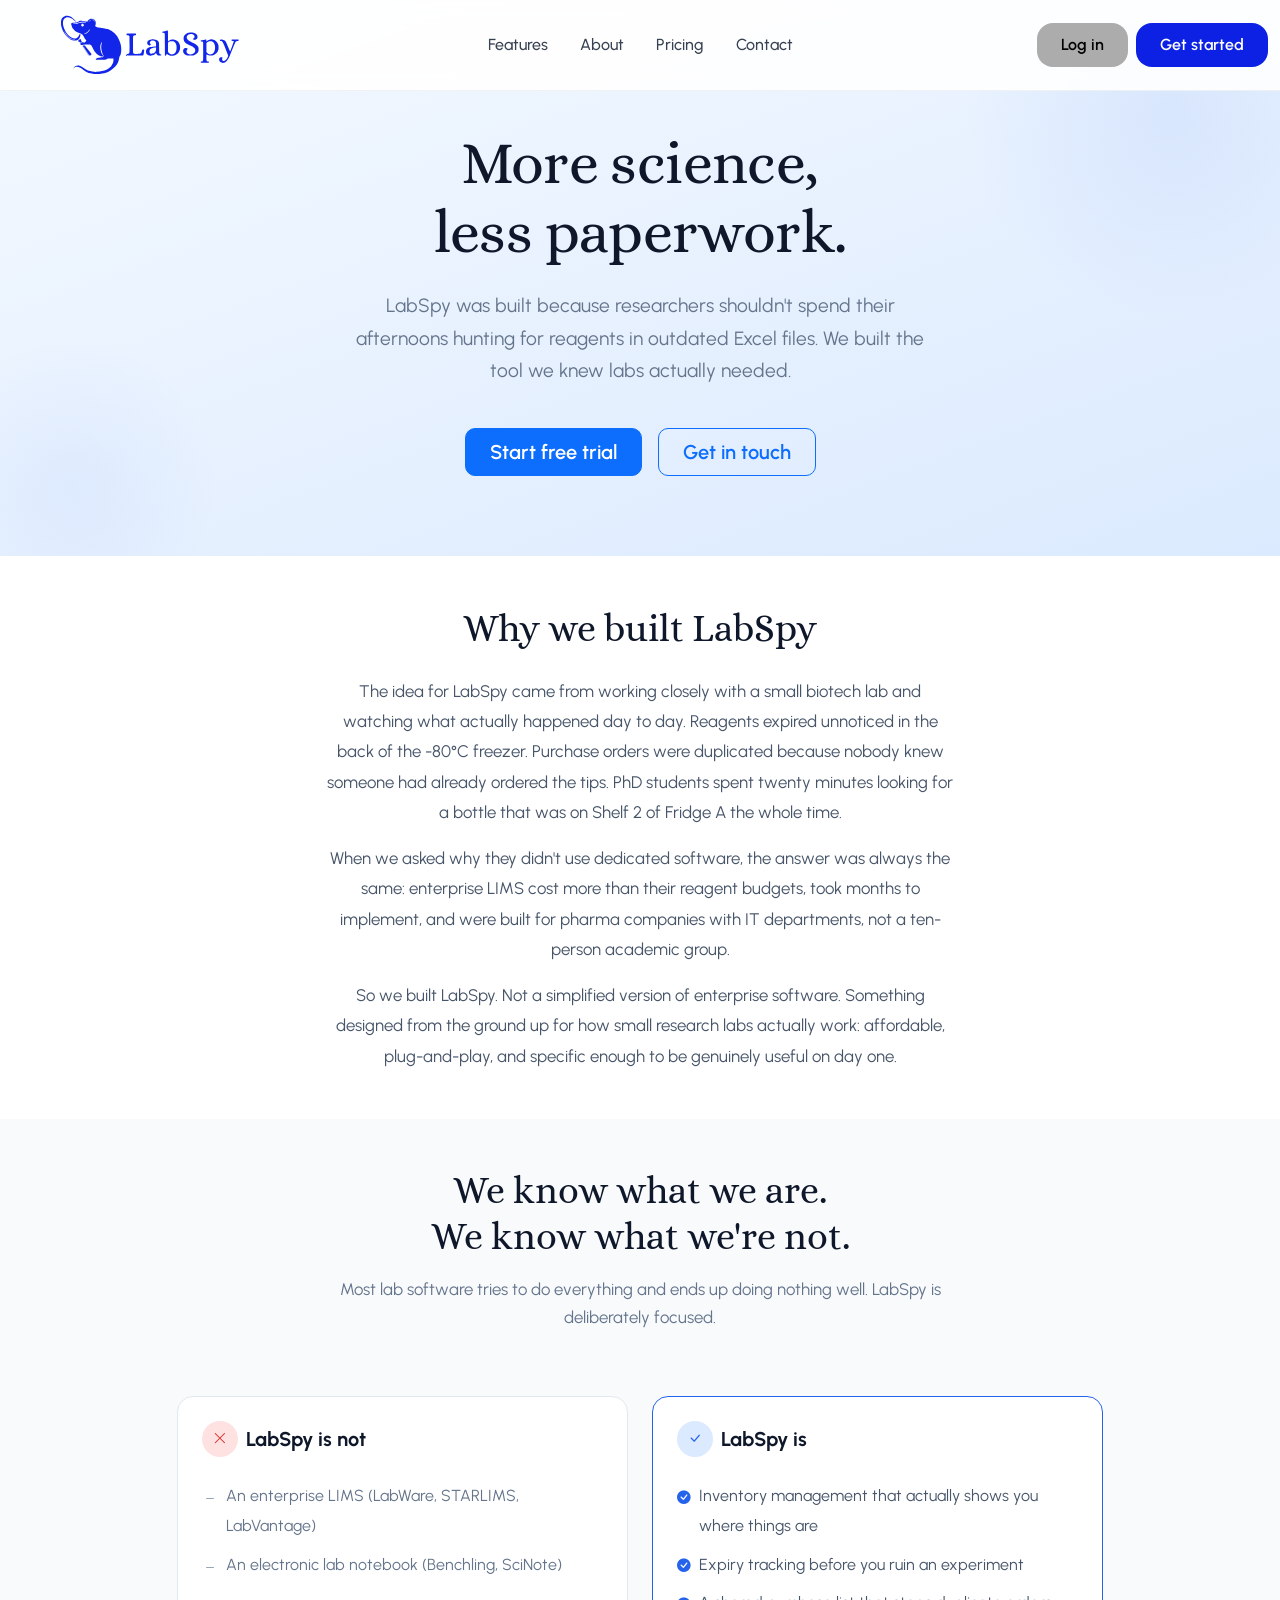
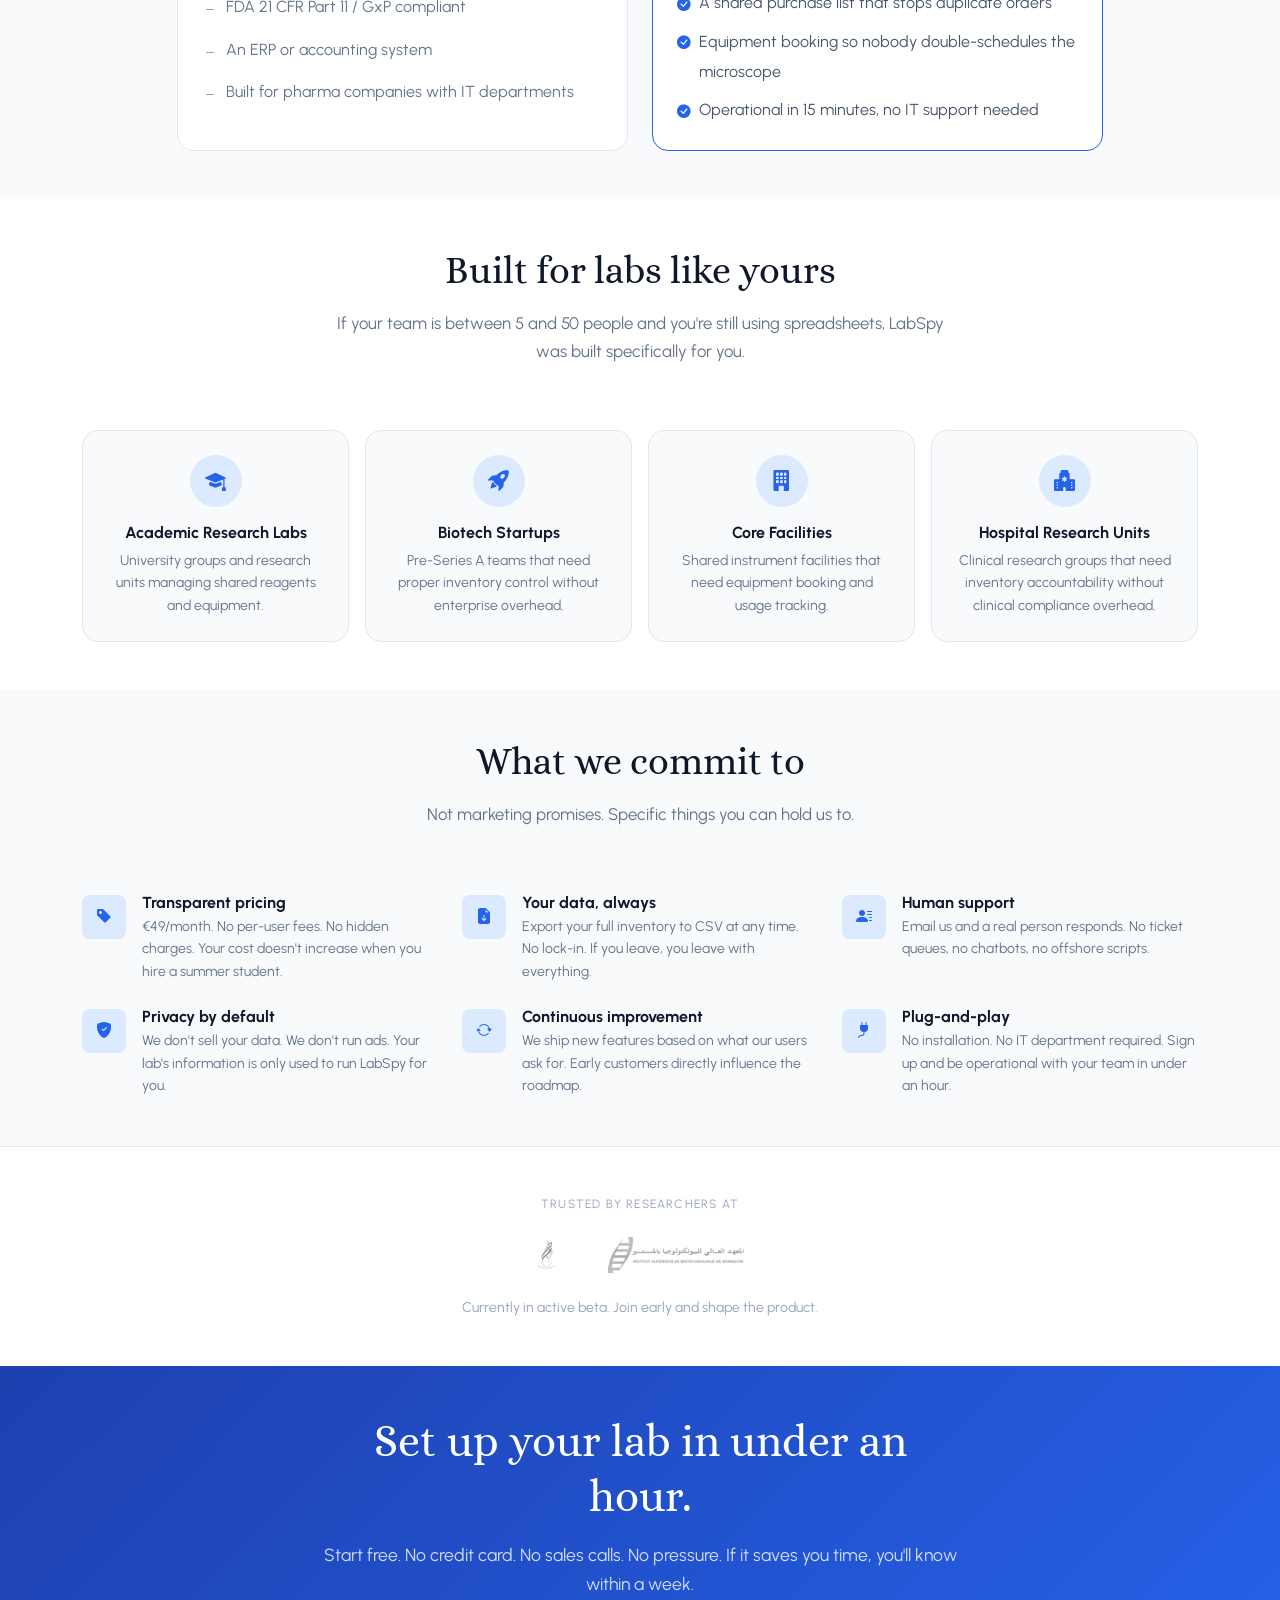
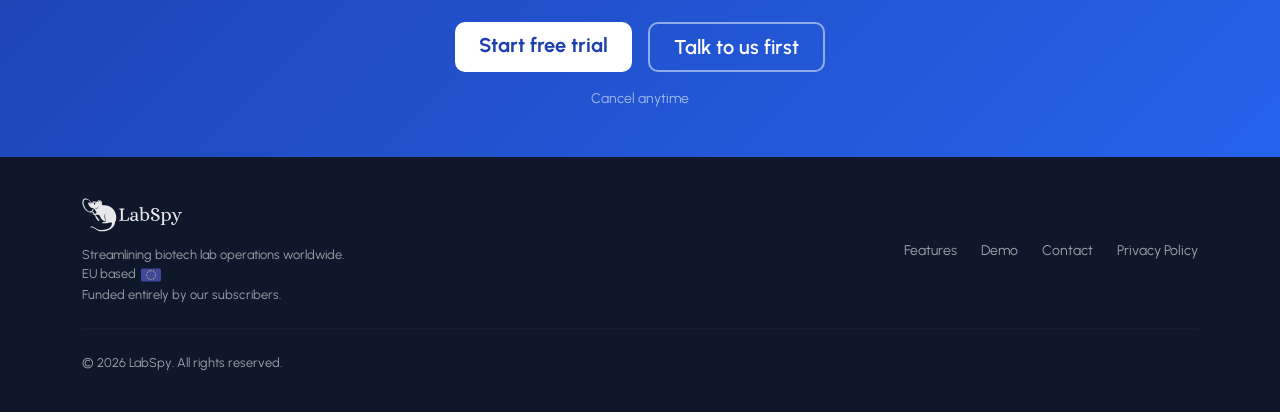
==== about.html @ 09b0f5cd "initial commit" ====
<!DOCTYPE html>
<html lang="en">
<head>
    <meta charset="UTF-8">
    <meta name="viewport" content="width=device-width, initial-scale=1.0">
    <title>About | LabSpy</title>
    <link rel="stylesheet" href="assets/styles/styles.css">
    <link rel="stylesheet" href="assets/styles/navbar.css">
    <link rel="stylesheet" href="assets/styles/footer.css">
    <link rel="icon" type="image/x-icon" href="assets/labspy-logo.png">

    <!--Bootstrap-->
    <link rel="stylesheet" href="https://cdn.jsdelivr.net/npm/bootstrap-icons@1.13.1/font/bootstrap-icons.min.css">
    <link href="https://cdn.jsdelivr.net/npm/bootstrap@5.3.7/dist/css/bootstrap.min.css" rel="stylesheet" integrity="sha384-LN+7fdVzj6u52u30Kp6M/trliBMCMKTyK833zpbD+pXdCLuTusPj697FH4R/5mcr" crossorigin="anonymous">
    <script src="https://cdn.jsdelivr.net/npm/bootstrap@5.3.7/dist/js/bootstrap.bundle.min.js" integrity="sha384-p34f1UUtsS3wqzfto5wAAmdvj+osOnFyQFpp4Ua3gs/ZVWx6oOypYoCJhGGScy+8" crossorigin="anonymous"></script>
</head>
<body>
<!-- Navbar -->
<nav class="navbar navbar-expand-lg navbar-light fixed-top navbar-labspy">
    <div class="container position-relative">
        <a class="navbar-brand" href="index.html">
            <img src="assets/LabSpy-brand.svg" alt="LabSpy Logo" class="logo-icon" height="64" width="280">
        </a>

        <button class="navbar-toggler border-0" type="button" data-bs-toggle="collapse" data-bs-target="#navbarNav">
            <span class="navbar-toggler-icon"></span>
        </button>

        <div class="collapse navbar-collapse" id="navbarNav">
            <div class="d-flex flex-column flex-lg-row align-items-center">
                <ul class="navbar-nav mx-auto">
                    <li class="nav-item">
                        <a class="nav-link" href="index.html#features">Features</a>
                    </li>
                    <li class="nav-item">
                        <a class="nav-link" href="about.html">About</a>
                    </li>
                    <li class="nav-item">
                        <a class="nav-link" href="pricing.html">Pricing</a>
                    </li>
                    <li class="nav-item">
                        <a class="nav-link" href="contact.html">Contact</a>
                    </li>
                </ul>
            </div>

            <div class="d-flex gap-2 ms-auto">
                <a href="#signup" class="btn-login">Log in</a>
                <a href="#signup" class="btn-get-started">Get started</a>
            </div>
        </div>
    </div>
</nav>

<!-- ============================================================ -->
<!-- HERO                                                         -->
<!-- ============================================================ -->
<section style="background: linear-gradient(160deg, #f4f9ff 0%, #dbeafe 100%); padding: 8rem 0 5rem; position: relative; overflow: hidden;">

    <!-- Decorative blob -->
    <div style="position: absolute; top: -100px; right: -100px; width: 420px; height: 420px; border-radius: 50%; background: radial-gradient(circle, rgba(37,99,235,0.08) 0%, transparent 70%); pointer-events: none;"></div>
    <div style="position: absolute; bottom: -80px; left: -80px; width: 300px; height: 300px; border-radius: 50%; background: radial-gradient(circle, rgba(37,99,235,0.05) 0%, transparent 70%); pointer-events: none;"></div>

    <div class="container">
        <div class="row justify-content-center text-center">
            <div class="col-12 col-lg-8">

                <h1 class="alice-regular mb-4"
                    style="font-size: clamp(2.25rem, 5.5vw, 3.75rem); line-height: 1.15; color: #0f172a; letter-spacing: -0.01em;">
                    More science,<br>less paperwork.
                </h1>

                <p style="font-size: clamp(1rem, 2vw, 1.2rem); color: #64748b; line-height: 1.7; max-width: 600px; margin: 0 auto 2.5rem;">
                    LabSpy was built because researchers shouldn't spend their afternoons
                    hunting for reagents in outdated Excel files. We built the tool we knew labs
                    actually needed.
                </p>

                <div class="d-flex flex-column flex-sm-row gap-3 justify-content-center">
                    <a href="#signup" class="btn btn-primary btn-lg px-4"
                       style="border-radius: 10px; font-weight: 600;">
                        Start free trial
                    </a>
                    <a href="contact.html" class="btn btn-outline-primary btn-lg px-4"
                       style="border-radius: 10px; font-weight: 600;">
                        Get in touch
                    </a>
                </div>

            </div>
        </div>
    </div>
</section>


<!-- ============================================================ -->
<!-- ORIGIN STORY                                                 -->
<!-- ============================================================ -->
<section class="py-5" style="background: #fff;">
    <div class="container align-items-center">
        <div class="row align-items-center g-5 text-center">

            <div class="col-12 col-lg-7 mx-auto text-center">
                <h2 class="alice-regular mb-4"
                    style="font-size: clamp(1.75rem, 3vw, 2.5rem); color: #0f172a; line-height: 1.25;">
                    Why we built LabSpy
                </h2>

                <p style="color: #475569; line-height: 1.8; font-size: 1.05rem;" class="mb-3">
                    The idea for LabSpy came from working closely with a small biotech lab and watching
                    what actually happened day to day. Reagents expired unnoticed in the back of the
                    -80°C freezer. Purchase orders were duplicated because nobody knew someone had
                    already ordered the tips. PhD students spent twenty minutes looking for a bottle
                    that was on Shelf 2 of Fridge A the whole time.
                </p>

                <p style="color: #475569; line-height: 1.8; font-size: 1.05rem;" class="mb-3">
                    When we asked why they didn't use dedicated software, the answer was always the same:
                    enterprise LIMS cost more than their reagent budgets, took months to implement,
                    and were built for pharma companies with IT departments, not a ten-person academic
                    group.
                </p>

                <p style="color: #475569; line-height: 1.8; font-size: 1.05rem;" class="mb-0">
                    So we built LabSpy. Not a simplified version of enterprise software.
                    Something designed from the ground up for how small research labs actually work:
                    affordable, plug-and-play, and specific enough to be genuinely useful on day one.
                </p>
            </div>

        </div>
    </div>
</section>


<!-- ============================================================ -->
<!-- WHAT LABSPY IS NOT                                           -->
<!-- ============================================================ -->
<section class="py-5" style="background: #f8fafc;">
    <div class="container">

        <div class="row justify-content-center text-center mb-5">
            <div class="col-12 col-lg-7">
                <h2 class="alice-regular mb-3"
                    style="font-size: clamp(1.75rem, 3vw, 2.5rem); color: #0f172a;">
                    We know what we are.<br>We know what we're not.
                </h2>
                <p style="color: #64748b; font-size: 1.05rem; line-height: 1.7;">
                    Most lab software tries to do everything and ends up doing nothing well.
                    LabSpy is deliberately focused.
                </p>
            </div>
        </div>

        <div class="row g-4 justify-content-center">

            <!-- NOT column -->
            <div class="col-12 col-md-5">
                <div class="p-4 rounded-4 h-100"
                     style="background: #fff; border: 1.5px solid #e2e8f0;">
                    <div class="d-flex align-items-center gap-2 mb-4">
                        <div class="rounded-circle d-flex align-items-center justify-content-center flex-shrink-0"
                             style="width: 36px; height: 36px; background: #fee2e2;">
                            <i class="bi bi-x-lg" style="color: #dc2626; font-size: 0.85rem;"></i>
                        </div>
                        <h5 class="mb-0 fw-bold" style="color: #0f172a;">LabSpy is not</h5>
                    </div>
                    <ul class="list-unstyled mb-0" style="color: #64748b; line-height: 1.9;">
                        <li class="d-flex align-items-start gap-2 mb-2">
                            <i class="bi bi-dash mt-1 flex-shrink-0" style="color: #94a3b8;"></i>
                            An enterprise LIMS (LabWare, STARLIMS, LabVantage)
                        </li>
                        <li class="d-flex align-items-start gap-2 mb-2">
                            <i class="bi bi-dash mt-1 flex-shrink-0" style="color: #94a3b8;"></i>
                            An electronic lab notebook (Benchling, SciNote)
                        </li>
                        <li class="d-flex align-items-start gap-2 mb-2">
                            <i class="bi bi-dash mt-1 flex-shrink-0" style="color: #94a3b8;"></i>
                            FDA 21 CFR Part 11 / GxP compliant
                        </li>
                        <li class="d-flex align-items-start gap-2 mb-2">
                            <i class="bi bi-dash mt-1 flex-shrink-0" style="color: #94a3b8;"></i>
                            An ERP or accounting system
                        </li>
                        <li class="d-flex align-items-start gap-2">
                            <i class="bi bi-dash mt-1 flex-shrink-0" style="color: #94a3b8;"></i>
                            Built for pharma companies with IT departments
                        </li>
                    </ul>
                </div>
            </div>

            <!-- IS column -->
            <div class="col-12 col-md-5">
                <div class="p-4 rounded-4 h-100"
                     style="background: #fff; border: 1.5px solid #2563eb;">
                    <div class="d-flex align-items-center gap-2 mb-4">
                        <div class="rounded-circle d-flex align-items-center justify-content-center flex-shrink-0"
                             style="width: 36px; height: 36px; background: #dbeafe;">
                            <i class="bi bi-check-lg" style="color: #2563eb; font-size: 0.85rem;"></i>
                        </div>
                        <h5 class="mb-0 fw-bold" style="color: #0f172a;">LabSpy is</h5>
                    </div>
                    <ul class="list-unstyled mb-0" style="color: #475569; line-height: 1.9;">
                        <li class="d-flex align-items-start gap-2 mb-2">
                            <i class="bi bi-check-circle-fill mt-1 flex-shrink-0" style="color: #2563eb; font-size: 0.85rem;"></i>
                            Inventory management that actually shows you where things are
                        </li>
                        <li class="d-flex align-items-start gap-2 mb-2">
                            <i class="bi bi-check-circle-fill mt-1 flex-shrink-0" style="color: #2563eb; font-size: 0.85rem;"></i>
                            Expiry tracking before you ruin an experiment
                        </li>
                        <li class="d-flex align-items-start gap-2 mb-2">
                            <i class="bi bi-check-circle-fill mt-1 flex-shrink-0" style="color: #2563eb; font-size: 0.85rem;"></i>
                            A shared purchase list that stops duplicate orders
                        </li>
                        <li class="d-flex align-items-start gap-2 mb-2">
                            <i class="bi bi-check-circle-fill mt-1 flex-shrink-0" style="color: #2563eb; font-size: 0.85rem;"></i>
                            Equipment booking so nobody double-schedules the microscope
                        </li>
                        <li class="d-flex align-items-start gap-2">
                            <i class="bi bi-check-circle-fill mt-1 flex-shrink-0" style="color: #2563eb; font-size: 0.85rem;"></i>
                            Operational in 15 minutes, no IT support needed
                        </li>
                    </ul>
                </div>
            </div>

        </div>
    </div>
</section>


<!-- ============================================================ -->
<!-- WHO IT'S FOR                                                 -->
<!-- ============================================================ -->
<section class="py-5" style="background: #fff;">
    <div class="container">

        <div class="row justify-content-center text-center mb-5">
            <div class="col-12 col-lg-7">
                <h2 class="alice-regular mb-3"
                    style="font-size: clamp(1.75rem, 3vw, 2.5rem); color: #0f172a;">
                    Built for labs like yours
                </h2>
                <p style="color: #64748b; font-size: 1.05rem; line-height: 1.7;">
                    If your team is between 5 and 50 people and you're still using spreadsheets,
                    LabSpy was built specifically for you.
                </p>
            </div>
        </div>

        <div class="row g-3 justify-content-center">

            <div class="col-12 col-sm-6 col-lg-3">
                <div class="p-4 rounded-4 text-center h-100"
                     style="background: #f8fafc; border: 1.5px solid #e2e8f0;">
                    <div class="rounded-circle d-flex align-items-center justify-content-center mx-auto mb-3"
                         style="width: 52px; height: 52px; background: #dbeafe;">
                        <i class="bi bi-mortarboard-fill" style="color: #2563eb; font-size: 1.3rem;"></i>
                    </div>
                    <h6 class="fw-bold mb-2" style="color: #0f172a;">Academic Research Labs</h6>
                    <p class="mb-0 small" style="color: #64748b; line-height: 1.6;">
                        University groups and research units managing shared reagents and equipment.
                    </p>
                </div>
            </div>

            <div class="col-12 col-sm-6 col-lg-3">
                <div class="p-4 rounded-4 text-center h-100"
                     style="background: #f8fafc; border: 1.5px solid #e2e8f0;">
                    <div class="rounded-circle d-flex align-items-center justify-content-center mx-auto mb-3"
                         style="width: 52px; height: 52px; background: #dbeafe;">
                        <i class="bi bi-rocket-takeoff-fill" style="color: #2563eb; font-size: 1.3rem;"></i>
                    </div>
                    <h6 class="fw-bold mb-2" style="color: #0f172a;">Biotech Startups</h6>
                    <p class="mb-0 small" style="color: #64748b; line-height: 1.6;">
                        Pre-Series A teams that need proper inventory control without enterprise overhead.
                    </p>
                </div>
            </div>

            <div class="col-12 col-sm-6 col-lg-3">
                <div class="p-4 rounded-4 text-center h-100"
                     style="background: #f8fafc; border: 1.5px solid #e2e8f0;">
                    <div class="rounded-circle d-flex align-items-center justify-content-center mx-auto mb-3"
                         style="width: 52px; height: 52px; background: #dbeafe;">
                        <i class="bi bi-building-fill" style="color: #2563eb; font-size: 1.3rem;"></i>
                    </div>
                    <h6 class="fw-bold mb-2" style="color: #0f172a;">Core Facilities</h6>
                    <p class="mb-0 small" style="color: #64748b; line-height: 1.6;">
                        Shared instrument facilities that need equipment booking and usage tracking.
                    </p>
                </div>
            </div>

            <div class="col-12 col-sm-6 col-lg-3">
                <div class="p-4 rounded-4 text-center h-100"
                     style="background: #f8fafc; border: 1.5px solid #e2e8f0;">
                    <div class="rounded-circle d-flex align-items-center justify-content-center mx-auto mb-3"
                         style="width: 52px; height: 52px; background: #dbeafe;">
                        <i class="bi bi-hospital-fill" style="color: #2563eb; font-size: 1.3rem;"></i>
                    </div>
                    <h6 class="fw-bold mb-2" style="color: #0f172a;">Hospital Research Units</h6>
                    <p class="mb-0 small" style="color: #64748b; line-height: 1.6;">
                        Clinical research groups that need inventory accountability without clinical compliance overhead.
                    </p>
                </div>
            </div>

        </div>
    </div>
</section>


<!-- ============================================================ -->
<!-- OUR COMMITMENTS                                              -->
<!-- ============================================================ -->
<section class="py-5" style="background: #f8fafc;">
    <div class="container">

        <div class="row justify-content-center text-center mb-5">
            <div class="col-12 col-lg-7">
                <h2 class="alice-regular mb-3"
                    style="font-size: clamp(1.75rem, 3vw, 2.5rem); color: #0f172a;">
                    What we commit to
                </h2>
                <p style="color: #64748b; font-size: 1.05rem; line-height: 1.7;">
                    Not marketing promises. Specific things you can hold us to.
                </p>
            </div>
        </div>

        <div class="row g-4 justify-content-center">

            <div class="col-12 col-md-6 col-lg-4">
                <div class="d-flex gap-3">
                    <div class="rounded-3 d-flex align-items-center justify-content-center flex-shrink-0"
                         style="width: 44px; height: 44px; background: #dbeafe; margin-top: 2px;">
                        <i class="bi bi-tag-fill" style="color: #2563eb;"></i>
                    </div>
                    <div>
                        <h6 class="fw-bold mb-1" style="color: #0f172a;">Transparent pricing</h6>
                        <p class="mb-0 small" style="color: #64748b; line-height: 1.6;">
                            €49/month. No per-user fees. No hidden charges.
                            Your cost doesn't increase when you hire a summer student.
                        </p>
                    </div>
                </div>
            </div>

            <div class="col-12 col-md-6 col-lg-4">
                <div class="d-flex gap-3">
                    <div class="rounded-3 d-flex align-items-center justify-content-center flex-shrink-0"
                         style="width: 44px; height: 44px; background: #dbeafe; margin-top: 2px;">
                        <i class="bi bi-file-earmark-arrow-down-fill" style="color: #2563eb;"></i>
                    </div>
                    <div>
                        <h6 class="fw-bold mb-1" style="color: #0f172a;">Your data, always</h6>
                        <p class="mb-0 small" style="color: #64748b; line-height: 1.6;">
                            Export your full inventory to CSV at any time.
                            No lock-in. If you leave, you leave with everything.
                        </p>
                    </div>
                </div>
            </div>

            <div class="col-12 col-md-6 col-lg-4">
                <div class="d-flex gap-3">
                    <div class="rounded-3 d-flex align-items-center justify-content-center flex-shrink-0"
                         style="width: 44px; height: 44px; background: #dbeafe; margin-top: 2px;">
                        <i class="bi bi-person-lines-fill" style="color: #2563eb;"></i>
                    </div>
                    <div>
                        <h6 class="fw-bold mb-1" style="color: #0f172a;">Human support</h6>
                        <p class="mb-0 small" style="color: #64748b; line-height: 1.6;">
                            Email us and a real person responds.
                            No ticket queues, no chatbots, no offshore scripts.
                        </p>
                    </div>
                </div>
            </div>

            <div class="col-12 col-md-6 col-lg-4">
                <div class="d-flex gap-3">
                    <div class="rounded-3 d-flex align-items-center justify-content-center flex-shrink-0"
                         style="width: 44px; height: 44px; background: #dbeafe; margin-top: 2px;">
                        <i class="bi bi-shield-fill-check" style="color: #2563eb;"></i>
                    </div>
                    <div>
                        <h6 class="fw-bold mb-1" style="color: #0f172a;">Privacy by default</h6>
                        <p class="mb-0 small" style="color: #64748b; line-height: 1.6;">
                            We don't sell your data. We don't run ads.
                            Your lab's information is only used to run LabSpy for you.
                        </p>
                    </div>
                </div>
            </div>

            <div class="col-12 col-md-6 col-lg-4">
                <div class="d-flex gap-3">
                    <div class="rounded-3 d-flex align-items-center justify-content-center flex-shrink-0"
                         style="width: 44px; height: 44px; background: #dbeafe; margin-top: 2px;">
                        <i class="bi bi-arrow-repeat" style="color: #2563eb;"></i>
                    </div>
                    <div>
                        <h6 class="fw-bold mb-1" style="color: #0f172a;">Continuous improvement</h6>
                        <p class="mb-0 small" style="color: #64748b; line-height: 1.6;">
                            We ship new features based on what our users ask for.
                            Early customers directly influence the roadmap.
                        </p>
                    </div>
                </div>
            </div>

            <div class="col-12 col-md-6 col-lg-4">
                <div class="d-flex gap-3">
                    <div class="rounded-3 d-flex align-items-center justify-content-center flex-shrink-0"
                         style="width: 44px; height: 44px; background: #dbeafe; margin-top: 2px;">
                        <i class="bi bi-plug-fill" style="color: #2563eb;"></i>
                    </div>
                    <div>
                        <h6 class="fw-bold mb-1" style="color: #0f172a;">Plug-and-play</h6>
                        <p class="mb-0 small" style="color: #64748b; line-height: 1.6;">
                            No installation. No IT department required.
                            Sign up and be operational with your team in under an hour.
                        </p>
                    </div>
                </div>
            </div>

        </div>
    </div>
</section>


<!-- ============================================================ -->
<!-- TRUSTED BY                                                   -->
<!-- ============================================================ -->
<section class="py-5" style="background: #fff; border-top: 1px solid #e2e8f0;">
    <div class="container">
        <div class="row justify-content-center text-center">
            <div class="col-12 col-lg-7">

                <p class="text-uppercase fw-600 mb-4"
                   style="font-size: 0.75rem; letter-spacing: 0.1em; color: #94a3b8;">
                    Trusted by researchers at
                </p>

                <div class="d-flex align-items-center justify-content-center gap-5 flex-wrap">
                    <img src="assets/um.svg" alt="University of Monastir" height="36"
                         style="opacity: 0.5; filter: grayscale(100%); transition: opacity 0.2s;"
                         onmouseover="this.style.opacity='0.8'" onmouseout="this.style.opacity='0.5'">
                    <img src="assets/isbmlogo.png" alt="ISBM" height="36"
                         style="opacity: 0.5; filter: grayscale(100%); transition: opacity 0.2s;"
                         onmouseover="this.style.opacity='0.8'" onmouseout="this.style.opacity='0.5'">
                </div>

                <p class="mt-4 mb-0 small" style="color: #94a3b8;">
                    Currently in active beta. Join early and shape the product.
                </p>

            </div>
        </div>
    </div>
</section>


<!-- ============================================================ -->
<!-- FINAL CTA                                                    -->
<!-- ============================================================ -->
<section class="py-5"
         style="background: linear-gradient(135deg, #1e40af 0%, #2563eb 100%); color: white;">
    <div class="container">
        <div class="row justify-content-center text-center">
            <div class="col-12 col-lg-7">

                <h2 class="alice-regular mb-3"
                    style="font-size: clamp(1.75rem, 3.5vw, 2.75rem); color: white; line-height: 1.25;">
                    Set up your lab in under an hour.
                </h2>

                <p class="mb-4" style="color: rgba(255,255,255,0.8); font-size: 1.1rem; line-height: 1.65;">
                    Start free. No credit card. No sales calls. No pressure.
                    If it saves you time, you'll know within a week.
                </p>

                <div class="d-flex flex-column flex-sm-row gap-3 justify-content-center">
                    <a href="#signup"
                       class="btn btn-lg px-4"
                       style="background: white; color: #1e40af; border-radius: 10px; font-weight: 700; border: none;">
                        Start free trial
                    </a>
                    <a href="contact.html"
                       class="btn btn-lg px-4"
                       style="background: transparent; color: white; border-radius: 10px; font-weight: 600; border: 2px solid rgba(255,255,255,0.5);">
                        Talk to us first
                    </a>
                </div>

                <p class="mt-3 mb-0" style="font-size: 0.875rem; color: rgba(255,255,255,0.6);">
                    Cancel anytime
                </p>

            </div>
        </div>
    </div>
</section>

<!-- Footer -->
<footer class="footer">
    <div class="container">
        <div class="d-flex flex-column flex-md-row align-items-start align-items-md-center justify-content-between gap-4">
            <div>
                <img src="assets/LabSpy-brand-white.svg" alt="LabSpy" class="footer-logo">
                <p class="mb-0 mt-1" style="font-size:0.8rem;">Streamlining biotech lab operations worldwide.</p>
                <p class="mb-0" style="font-size:0.8rem;">EU based<img
                    src="assets/icons/eu-flag.svg"
                    alt="EU Flag"
                    height="20"
                    width="30" />
                </p>
                <p class="mb-0" style="font-size:0.8rem;">Funded entirely by our subscribers.</p>
            </div>
            <div class="d-flex gap-4 flex-wrap">
                <a href="index.html#features">Features</a>
                <a href="index.html#demo">Demo</a>
                <a href="contact.html">Contact</a>
                <a href="#">Privacy Policy</a>
            </div>
        </div>
        <hr style="border-color: rgba(255,255,255,0.1); margin: 1.5rem 0;">
        <p class="mb-0" style="font-size:0.8rem;">&copy; 2026 LabSpy. All rights reserved.</p>
    </div>
</footer>

<script src="assets/js/script.js"></script>
<script src="assets/js/navbar.js"></script>
<script src="https://cdn.jsdelivr.net/npm/bootstrap@5.3.2/dist/js/bootstrap.bundle.min.js"></script>
</body>
</html>
---- assets/styles/styles.css ----
@import url('https://fonts.googleapis.com/css2?family=Urbanist:ital,wght@0,100..900;1,100..900&display=swap');
@import url('https://fonts.googleapis.com/css2?family=Alice&display=swap');
@import url("https://cdn.jsdelivr.net/npm/bootstrap-icons@1.13.1/font/bootstrap-icons.min.css");

* {
    margin: 0;
    padding: 0;
    box-sizing: border-box;
}

.alice-regular {
  font-family: "Alice", serif !important;
  font-weight: 400;
  font-style: normal;
}


:root {
    --primary-blue: #1e40af;
    --secondary-blue: #3b82f6;
    --light-blue: #dbeafe;
    --dark-blue: #1e3a8a;
    --white: #ffffff;
    --gray-50: #f9fafb;
    --gray-100: #f3f4f6;
    --gray-600: #4b5563;
    --gray-800: #1f2937;
}

html {
    scroll-behavior: smooth;
    overflow-x: hidden;
}

body {
    font-family: -apple-system, BlinkMacSystemFont, 'Segoe UI', Roboto, sans-serif;
    line-height: 1.6;
    color: var(--gray-800);
    background-color: var(--white);
    overflow-x: hidden;
}

.container {
    max-width: 1200px;
    margin: 0 auto;
    padding: 0 20px;
}

/* Navbar styles have been moved to navbar.css */

/* Header */

/* Demo content styling */
.demo-section {
    padding: 4rem 0;
    text-align: center;
}

.demo-section h2 {
    color: #1e40af;
    margin-bottom: 1rem;
}

.logo {
    height: 40px;
    width: auto;
}



/* CTA Buttons Container */
.cta-buttons {
    display: flex;
    gap: 1rem;
    margin-bottom: 5rem;
    flex-wrap: wrap;
}

/* Primary CTA Button */
.btn-primary-cta {
    background-color: #2563eb;
    color: white;
    font-weight: 400;
    font-size: 1rem;
    padding: 1.2rem;
    border-radius: 0.5rem;
    border: none;
    transition: all 0.2s ease;
    text-decoration: none;
    display: inline-block;
}

.btn-primary-cta:hover {
    background-color: #1e40af;
    color: white;
    transform: translateY(-2px);
    box-shadow: 0 8px 20px rgba(37, 99, 235, 0.3);
}

/* Secondary CTA Button */
.btn-secondary-cta {
    background-color: transparent;
    color: #2563eb;
    font-weight: 600;
    font-size: 1rem;
    padding: 0.65rem 2rem;
    border-radius: 0.5rem;
    border: 2px solid #2563eb;
    transition: all 0.2s ease;
    text-decoration: none;
    display: inline-flex;
    align-items: center;
    gap: 0.5rem;
}

.btn-secondary-cta:hover {
    background-color: rgba(37, 99, 235, 0.05);
    color: #1e40af;
    border-color: #1e40af;
    transform: translateY(-2px);
}

/* Screenshot Peek Container */
.screenshot-peek-container {
    position: relative;
    bottom: -40px; 
    left: 50%;
    transform: translateX(-50%);
    width: 100%;
    max-width: 1400px;
    padding: 0 2rem;
}

.screenshot-wrapper {
    position: relative;
    display: flex;
    align-items: flex-end;
    justify-content: center;
    gap: 0.5rem; /* Reduced from 2rem to bring screenshots closer */
    height: 400px;
}

/* Individual Screenshot Styles */
.screenshot {
    position: relative;
    border-radius: 12px;
    box-shadow: 0 20px 60px rgba(0, 0, 0, 0.15);
    overflow: hidden;
    transition: transform 0.3s ease;
}

.screenshot img {
    display: block;
    width: 100%;
    height: auto;
    border-radius: 12px;
}

/* Center Screenshot (Inventory List) - Prominent */
.screenshot-center {
    z-index: 3;
    flex: 0 0 600px;
    max-width: 600px;
    transform: translateY(-20px);
}

.screenshot-center img {
    border: 2px solid rgba(37, 99, 235, 0.2);
}

/* Side Screenshots - Peeking behind */
.screenshot-left,
.screenshot-right {
    z-index: 2;
    flex: 0 0 400px;
    max-width: 400px;
    opacity: 0.85;
}

.screenshot-left {
    transform: rotate(-3deg) translateY(20px);
}

.screenshot-right {
    transform: rotate(3deg) translateY(20px);
}

/* Clip effect - bottom 40% fades out */
.screenshot::after {
    content: '';
    position: absolute;
    bottom: 0;
    left: 0;
    right: 0;
    height: 40%;
    background: linear-gradient(to bottom, transparent 0%, white 100%);
    pointer-events: none;
}

/* Hover effects */
.screenshot:hover {
    transform: translateY(-10px) scale(1.02);
}

.screenshot-left:hover {
    transform: rotate(-3deg) translateY(10px) scale(1.02);
}

.screenshot-right:hover {
    transform: rotate(3deg) translateY(10px) scale(1.02);
}

/* Trust logo styles moved to trust.css */

/* Feature section styles moved to features.css */

/* Headings responsive sizing */
h2 {
    font-size: clamp(1.75rem, 3vw + 0.5rem, 2.5rem);
}

/* Reduce motion for accessibility */
@media (prefers-reduced-motion: reduce) {
    *,
    *::before,
    *::after {
        animation-duration: 0.01ms !important;
        animation-iteration-count: 1 !important;
        transition-duration: 0.01ms !important;
    }
}

/* Hero responsive rules migrated to hero.css; transitional section rules moved to features.css */

/* Additional mobile spacing adjustments */
@media (max-width: 768px) {
    section {
        padding: 3rem 0;
    }
}
/* CTA styles are now located in cta.css */

/* Footer rules migrated to footer.css */

@media (max-width: 1200px) {
    .screenshot-wrapper {
        gap: 1rem;
    }
    
    .screenshot-center {
        flex: 0 0 500px;
        max-width: 500px;
    }
    
    .screenshot-left,
    .screenshot-right {
        flex: 0 0 320px;
        max-width: 320px;
    }
}
        

/* Responsive Design */
@media (max-width: 768px) {
    
    .hero-content {
        grid-template-columns: 1fr;
        text-align: center;
    }
    
    .hero-title {
        font-size: 2.5rem;
    }
    
    .features-grid {
        grid-template-columns: 1fr;
    }
    
    .about-content {
        grid-template-columns: 1fr;
    }
    
    .about-stats {
        flex-direction: row;
        justify-content: space-around;
    }
    
    /* Reusable responsive helpers */
    /* hero-content and hero-title rules remain here */
    .screenshot-peek-container {
        position: relative;
        bottom: 0;
        padding: 2rem 0;
    }
    
    .screenshot-wrapper {
        height: auto;
        flex-direction: column;
        gap: 1.5rem;
    }
    
    .screenshot-center,
    .screenshot-left,
    .screenshot-right {
        max-width: 100%;
        transform: none !important;
    }
    
    /* feature and footer/cta-specific responsive rules have been relocated */
}

@media (max-width: 480px) {
    .hero-title {
        font-size: 2rem;
    }
    
    .section-title {
        font-size: 2rem;
    }
    
    .about-stats {
        flex-direction: column;
    }
}

/* Override all fonts to use Urbanist */
* {
    font-family: 'Urbanist', sans-serif !important;
}

/* Reset specific elements that might override the font */
body,
h1, h2, h3, h4, h5, h6,
p, span, a, input, button, textarea {
    font-family: 'Urbanist', sans-serif !important;
}



/* Mobile adjustments */
@media (max-width: 991px) {

    /* hero headline/subheadline rules moved to hero.css */
    
    .cta-buttons {
        flex-direction: column;
    }
    
    .btn-primary-cta,
    .btn-secondary-cta {
        width: 100%;
        text-align: center;
        justify-content: center;
    }
    

    /* Navbar-responsive rules moved to navbar.css */
    
    /* Stack screenshots vertically on tablets */
    .screenshot-wrapper {
        flex-direction: column;
        align-items: center;
        height: auto;
        gap: 1.5rem;
    }
    
    .screenshot-center,
    .screenshot-left,
    .screenshot-right {
        flex: 1 1 auto;
        max-width: 500px;
        transform: none !important;
    }
    
    .screenshot-center {
        order: 1;
    }
    
    .screenshot-left {
        order: 2;
    }
    
    .screenshot-right {
        order: 3;
    }
}

@media (max-width: 768px) {
    /* hero-specific responsive rules moved to hero.css */
    
    /* Button touch targets */
    .btn-primary-cta,
    .btn-secondary-cta {
        padding: 1rem 1.5rem;
        width: 100%;
        font-size: 1rem;
        min-height: 44px;
    }
    
    /* Screenshot adjustments */
    .screenshot-peek-container {
        position: relative;
        bottom: 0;
        padding: 2rem 0;
    }
}
---- assets/styles/navbar.css ----
/* Navbar base styles */
        .navbar-labspy {
            background-color: rgba(255, 255, 255, 0.9) !important;
            backdrop-filter: blur(10px);
            -webkit-backdrop-filter: blur(10px);
            border-bottom: 1px solid rgba(0, 0, 0, 0.05);
            transition: all 0.3s ease;
            padding-top: 1.25rem;
            padding-bottom: 1.25rem;
            overflow: hidden;
        }

        .navbar-labspy *{
            overflow-x: hidden;
        }

        /* Scrolled state - compressed */
        .navbar-labspy.scrolled {
            padding-top: 0.75rem;
            padding-bottom: 0.75rem;
            border-bottom: 1px solid rgba(0, 0, 0, 0.1);
            box-shadow: 0 2px 8px rgba(0, 0, 0, 0.04);
        }

        /* Nav links */
        .navbar-nav .nav-link {
            color: #374151 !important;
            font-weight: 500;
            padding: 0.5rem 1rem !important;
            transition: all 0.2s ease;
        }

        .navbar-nav .nav-link:hover {
            color: #2563eb !important;
            background-color: #9fa8ff1a !important;
            border-radius: 1rem;
        }

        /* CTA Buttons in navbar */
        .btn-login,
        .btn-get-started {
            font-weight: 600;
            padding: 0.625rem 1.5rem;
            border-radius: 1rem;
            border: none;
            text-decoration: none;
            transition: all 0.2s ease;
            display: inline-block;
        }

        .btn-login {
            background-color: #acacac;
            color: rgb(0, 0, 0);
        }

        .btn-login:hover {
            background-color: #8f8f8f;
        }

        .btn-get-started {
            background-color: #0c21e3;
            color: rgb(255, 255, 255);
        }

        .btn-get-started:hover {
            background-color: #0012b4;
        }

        /* Content container constraint */
        .navbar-labspy .container {
            max-width: 1400px;
        }

        /* Mobile navbar improvements */
        @media (max-width: 991px) {
            .navbar-collapse {
                background-color: rgba(255, 255, 255, 0.98);
                padding: 1rem;
                border-radius: 1rem;
                margin-top: 1rem;
                box-shadow: 0 4px 12px rgba(0, 0, 0, 0.1);
            }

            .navbar-nav {
                padding: 0.5rem 0;
            }

            .navbar-nav .nav-link {
                padding: 0.75rem 1rem !important;
                border-radius: 0.5rem;
            }

            .navbar-nav .nav-link:hover {
                background-color: #f3f4f6 !important;
            }

            .d-flex.gap-2 {
                flex-direction: column;
                gap: 0.5rem !important;
                margin-top: 1rem;
                padding-top: 1rem;
                border-top: 1px solid rgba(0, 0, 0, 0.1);
            }

            .btn-login,
            .btn-get-started {
                width: 100%;
                text-align: center;
            }
        }

        @media (min-width: 992px) {
            .navbar-nav {
                position: absolute;
                left: 50%;
                transform: translateX(-50%);
            }
        }
        /* Fix: Ensure navbar is always visible on desktop */
    @media (min-width: 992px) {
        .navbar-collapse {
            display: flex !important;
            flex-basis: auto;
        }
        
        .navbar-nav {
            position: absolute;
            left: 50%;
            transform: translateX(-50%);
        }
    }
---- assets/styles/footer.css ----
/* ── Footer ───────────────────────────────────────── */
.footer {
    background: #0f172a;
    color: rgba(255,255,255,0.6);
    padding: 2.5rem 0;
    font-size: 0.875rem;
}

.footer a {
    color: rgba(255,255,255,0.6);
    text-decoration: none;
}

.footer a:hover {
    color: white;
}

.footer-logo {
    height: 36px;
    margin-bottom: 0.5rem;
    filter: brightness(0) invert(1);
    opacity: 0.9;
}

/* ── Testimonial ──────────────────────────────────── */
.testimonial-card {
    background: var(--surface);
    border: 1px solid var(--border);
    border-radius: 14px;
    padding: 1.25rem;
    margin-top: 1.5rem;
}

.testimonial-card blockquote {
    font-size: 0.875rem;
    color: var(--text-dark);
    line-height: 1.6;
    font-style: italic;
    margin-bottom: 0.75rem;
}

.testimonial-card .author {
    display: flex;
    align-items: center;
    gap: 0.6rem;
}

.testimonial-card .author-avatar {
    width: 32px;
    height: 32px;
    border-radius: 50%;
    background: #6366f1;
    color: white;
    display: flex;
    align-items: center;
    justify-content: center;
    font-size: 0.75rem;
    font-weight: 700;
    flex-shrink: 0;
}

.testimonial-card .author-info small {
    display: block;
    color: var(--text-muted);
    font-size: 0.75rem;
}

.testimonial-card .author-info strong {
    font-size: 0.825rem;
}

/* ── Fade-in animation ────────────────────────────── */
@keyframes fadeUp {
    from { opacity: 0; transform: translateY(24px); }
    to   { opacity: 1; transform: translateY(0); }
}

.fade-up {
    animation: fadeUp 0.55s ease both;
}

.fade-up-1 { animation-delay: 0.05s; }
.fade-up-2 { animation-delay: 0.15s; }
.fade-up-3 { animation-delay: 0.25s; }
.fade-up-4 { animation-delay: 0.35s; }
.fade-up-5 { animation-delay: 0.45s; }

/* ── Responsive tweaks ────────────────────────────── */
@media (max-width: 991px) {
    .waitlist-hero {
        padding: 6rem 0 3rem;
    }
    .waitlist-card {
        padding: 2rem 1.5rem;
    }
}

@media (max-width: 576px) {
    .counter-strip {
        font-size: 0.8rem;
    }
}
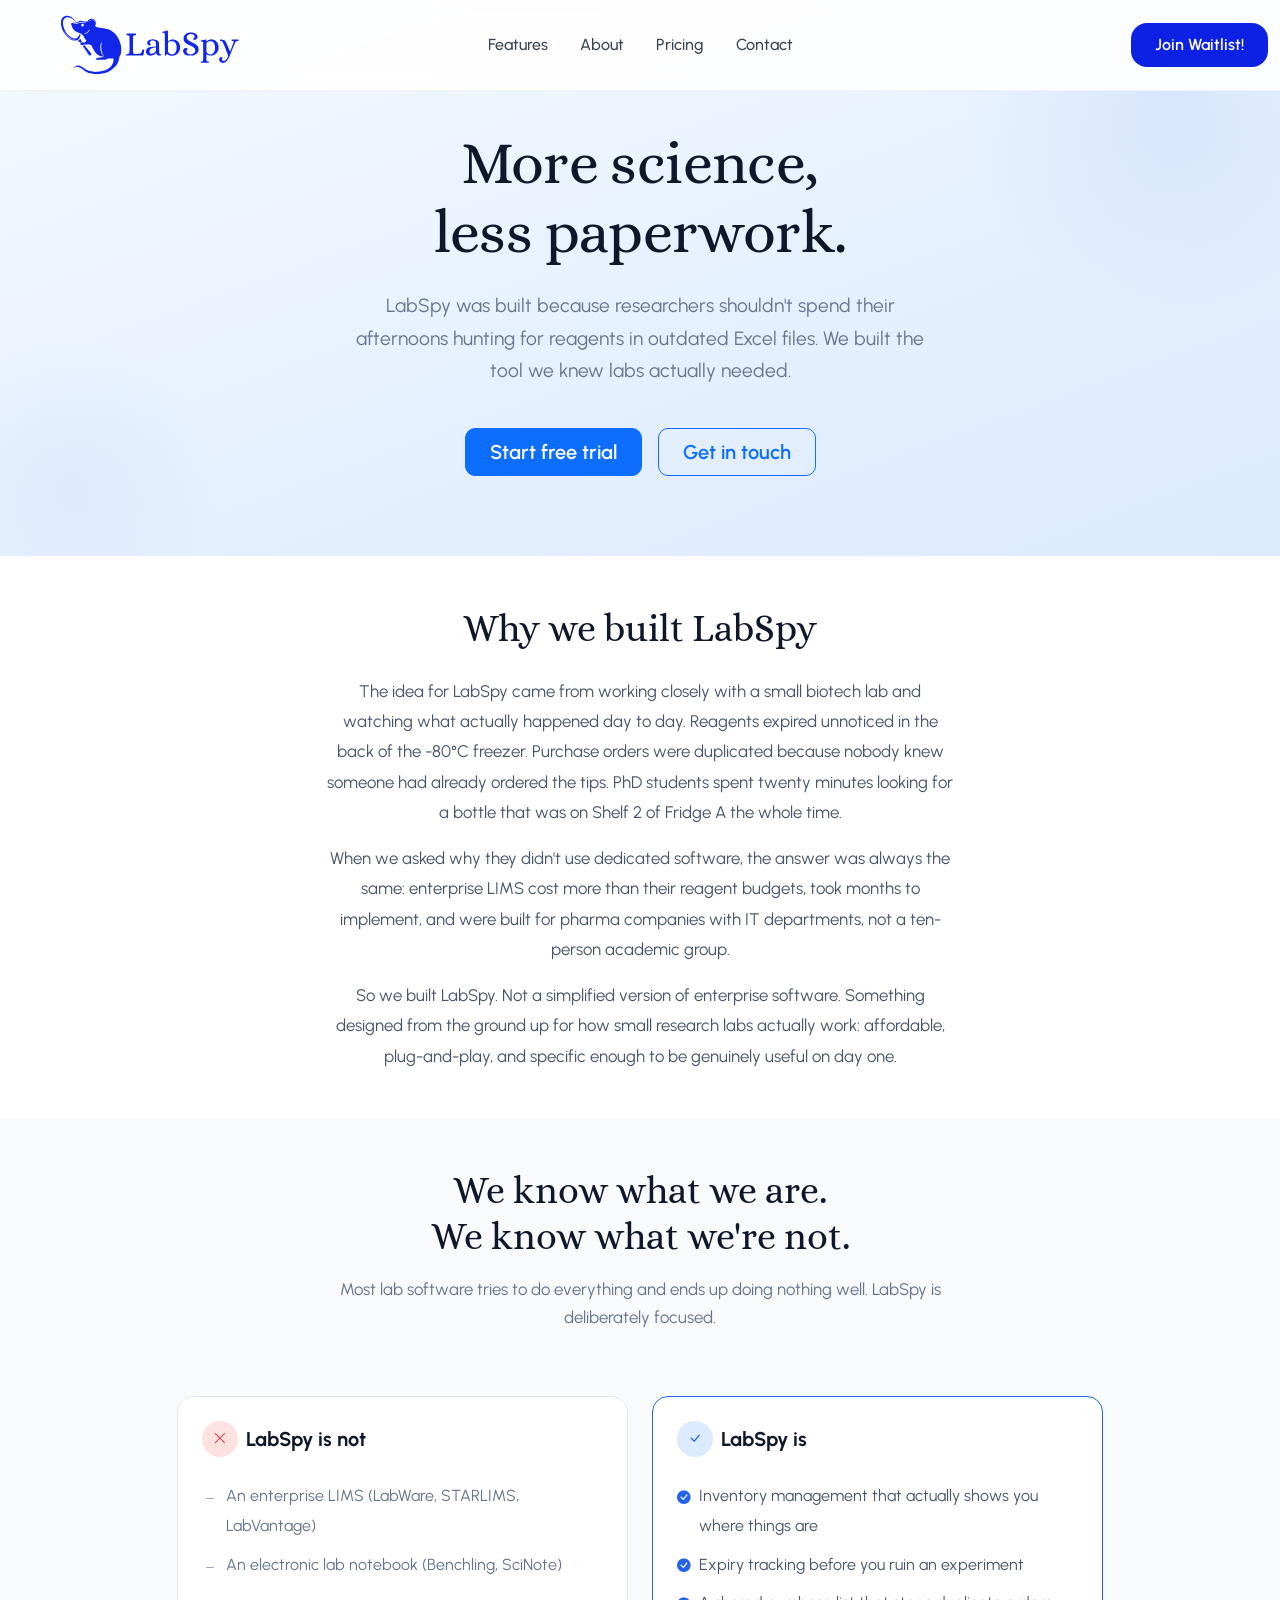
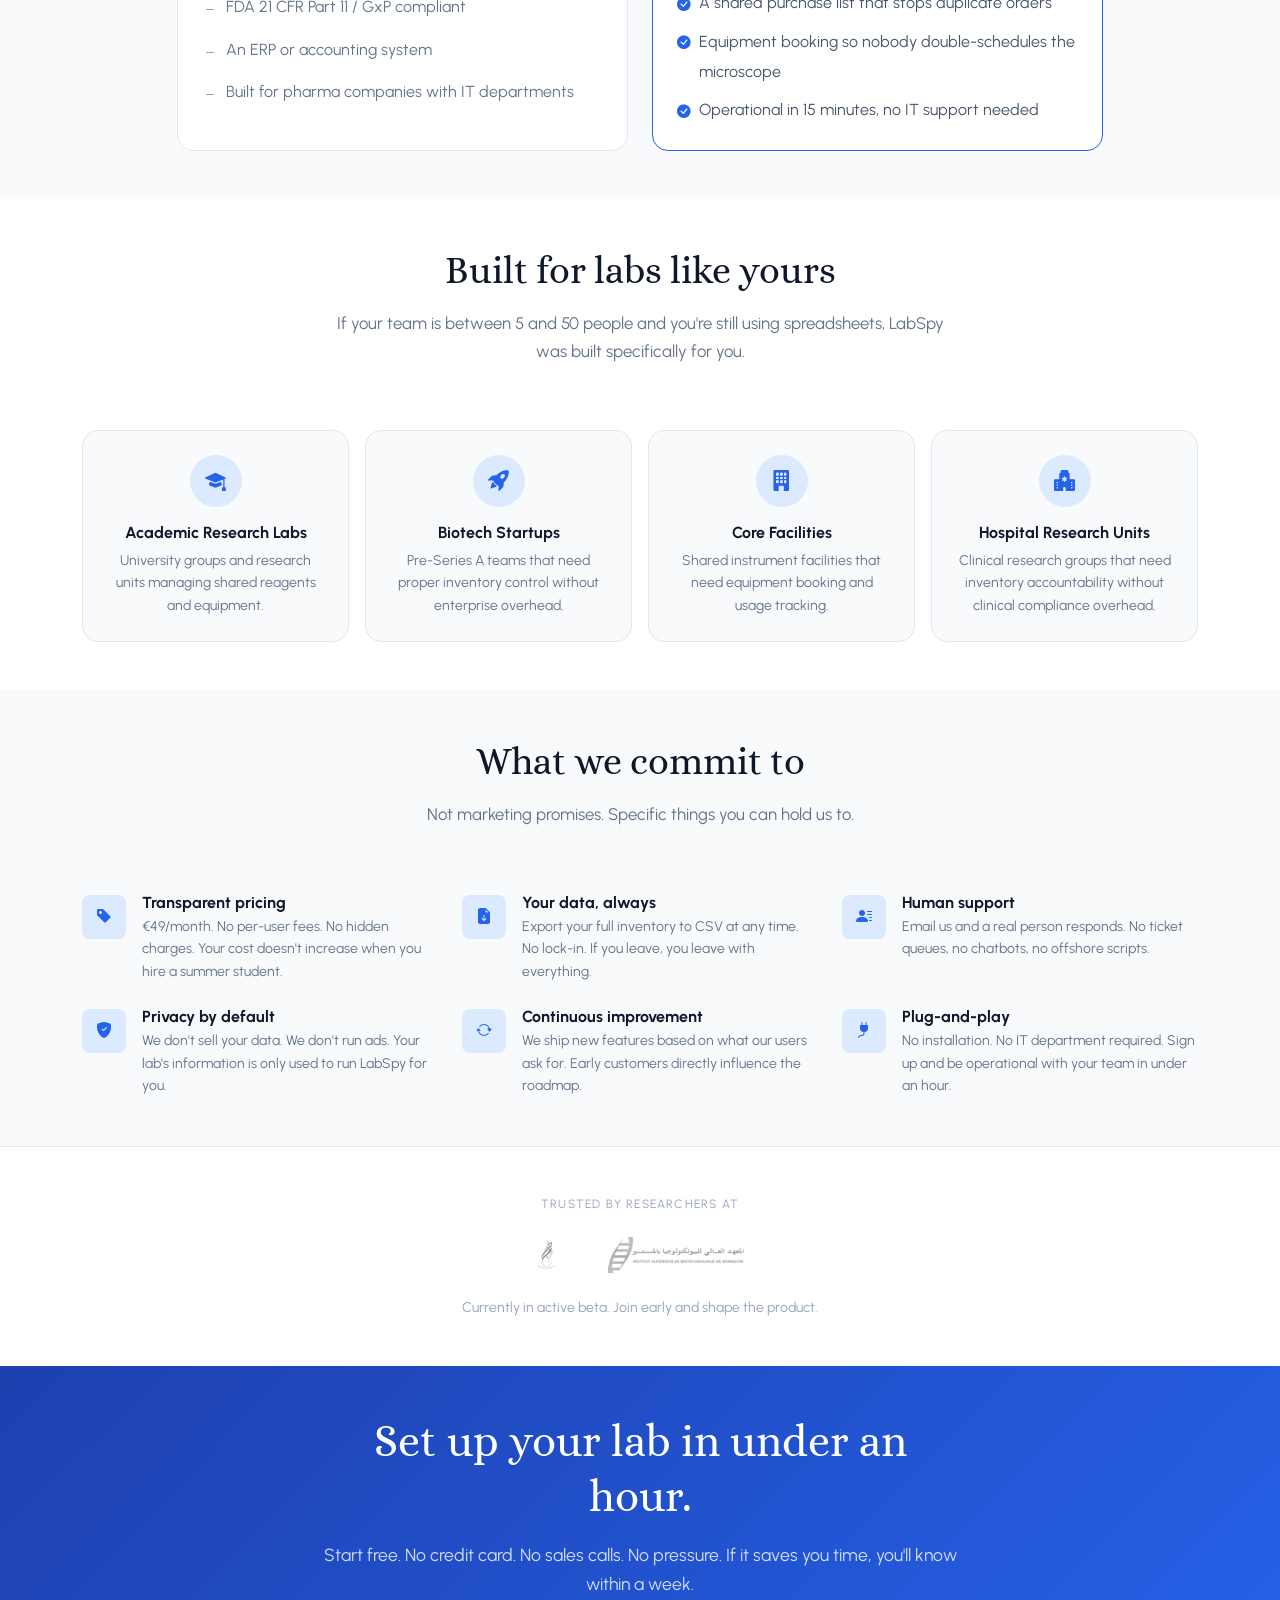
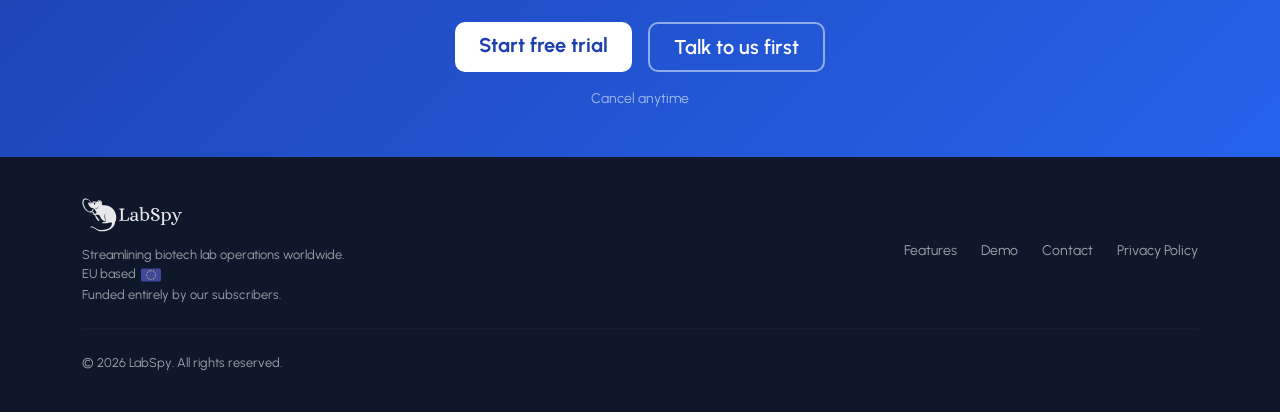
==== commit b1991f71: "Add waitlist page & links" ====
--- a/about.html
+++ b/about.html
@@ -45,8 +45,7 @@
             </div>
 
             <div class="d-flex gap-2 ms-auto">
-                <a href="#signup" class="btn-login">Log in</a>
-                <a href="#signup" class="btn-get-started">Get started</a>
+                <a href="waitlist.html" class="btn-get-started">Join Waitlist!</a>
             </div>
         </div>
     </div>
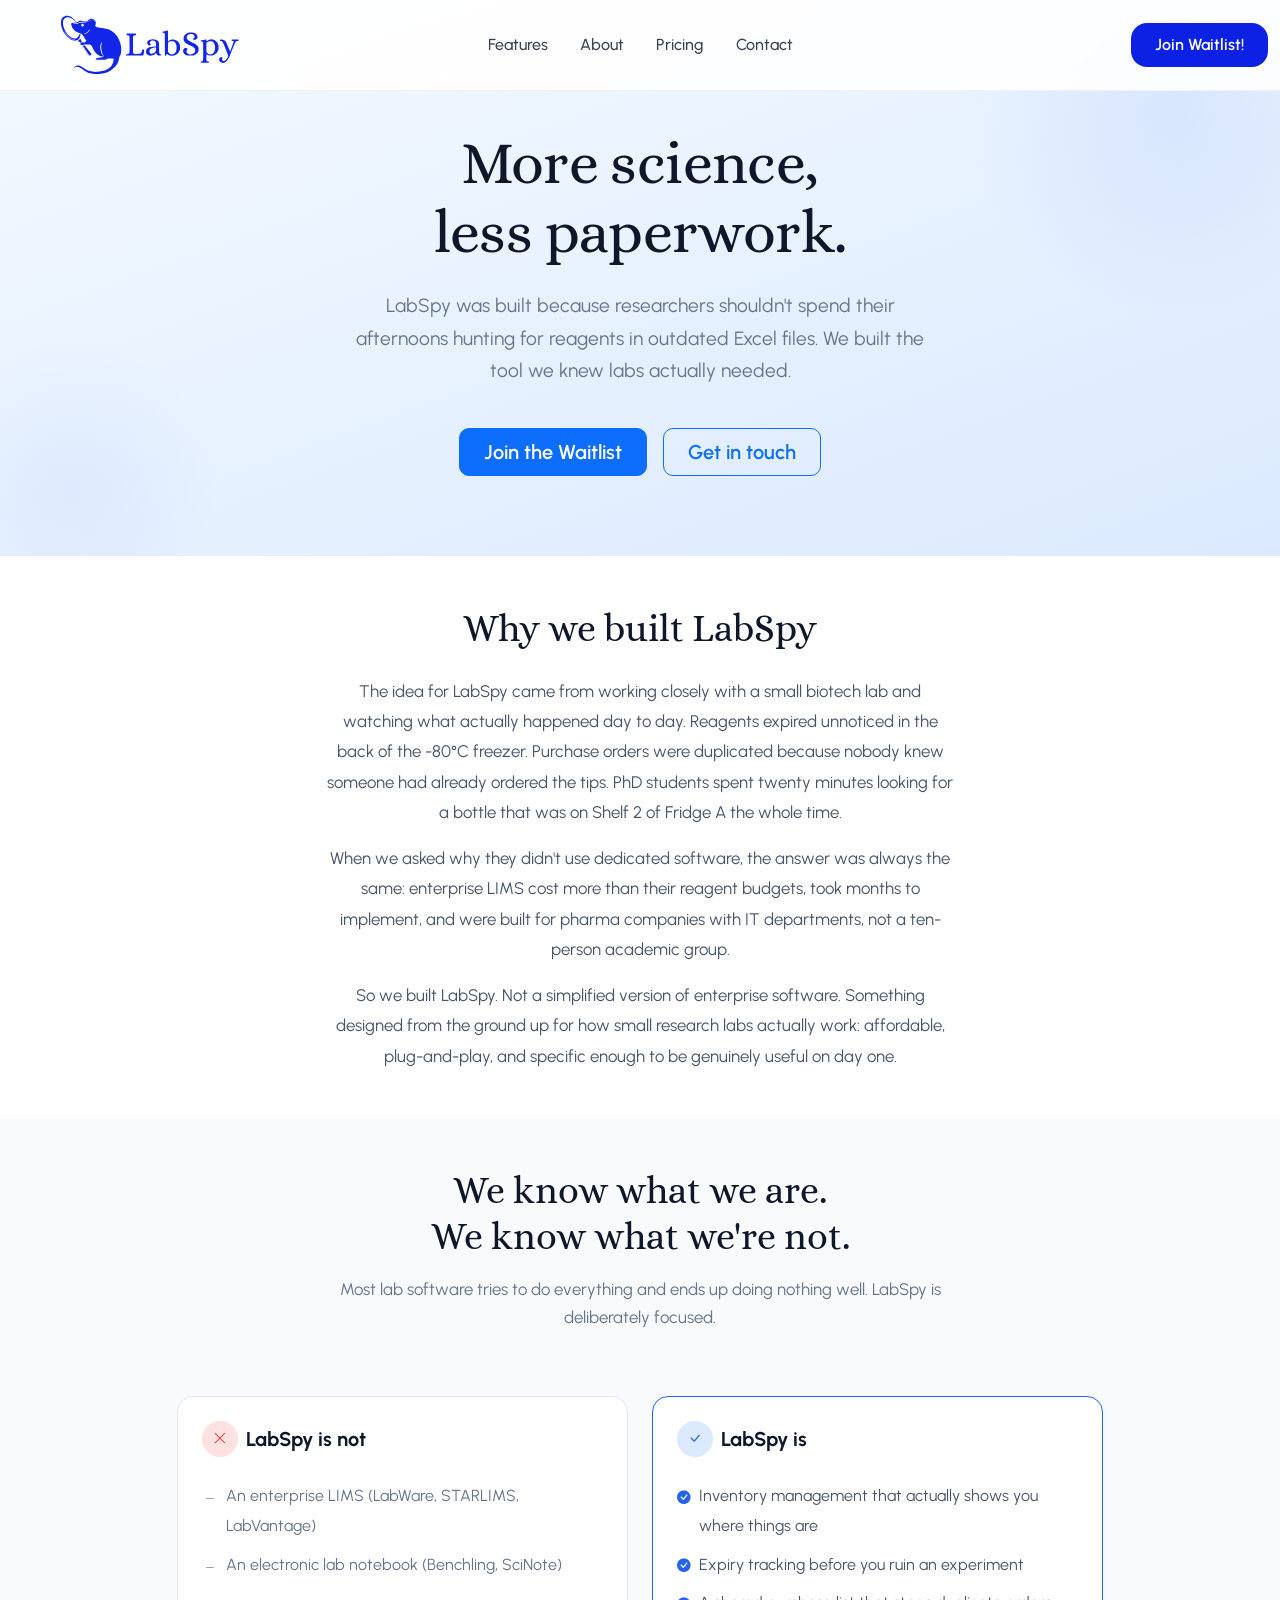
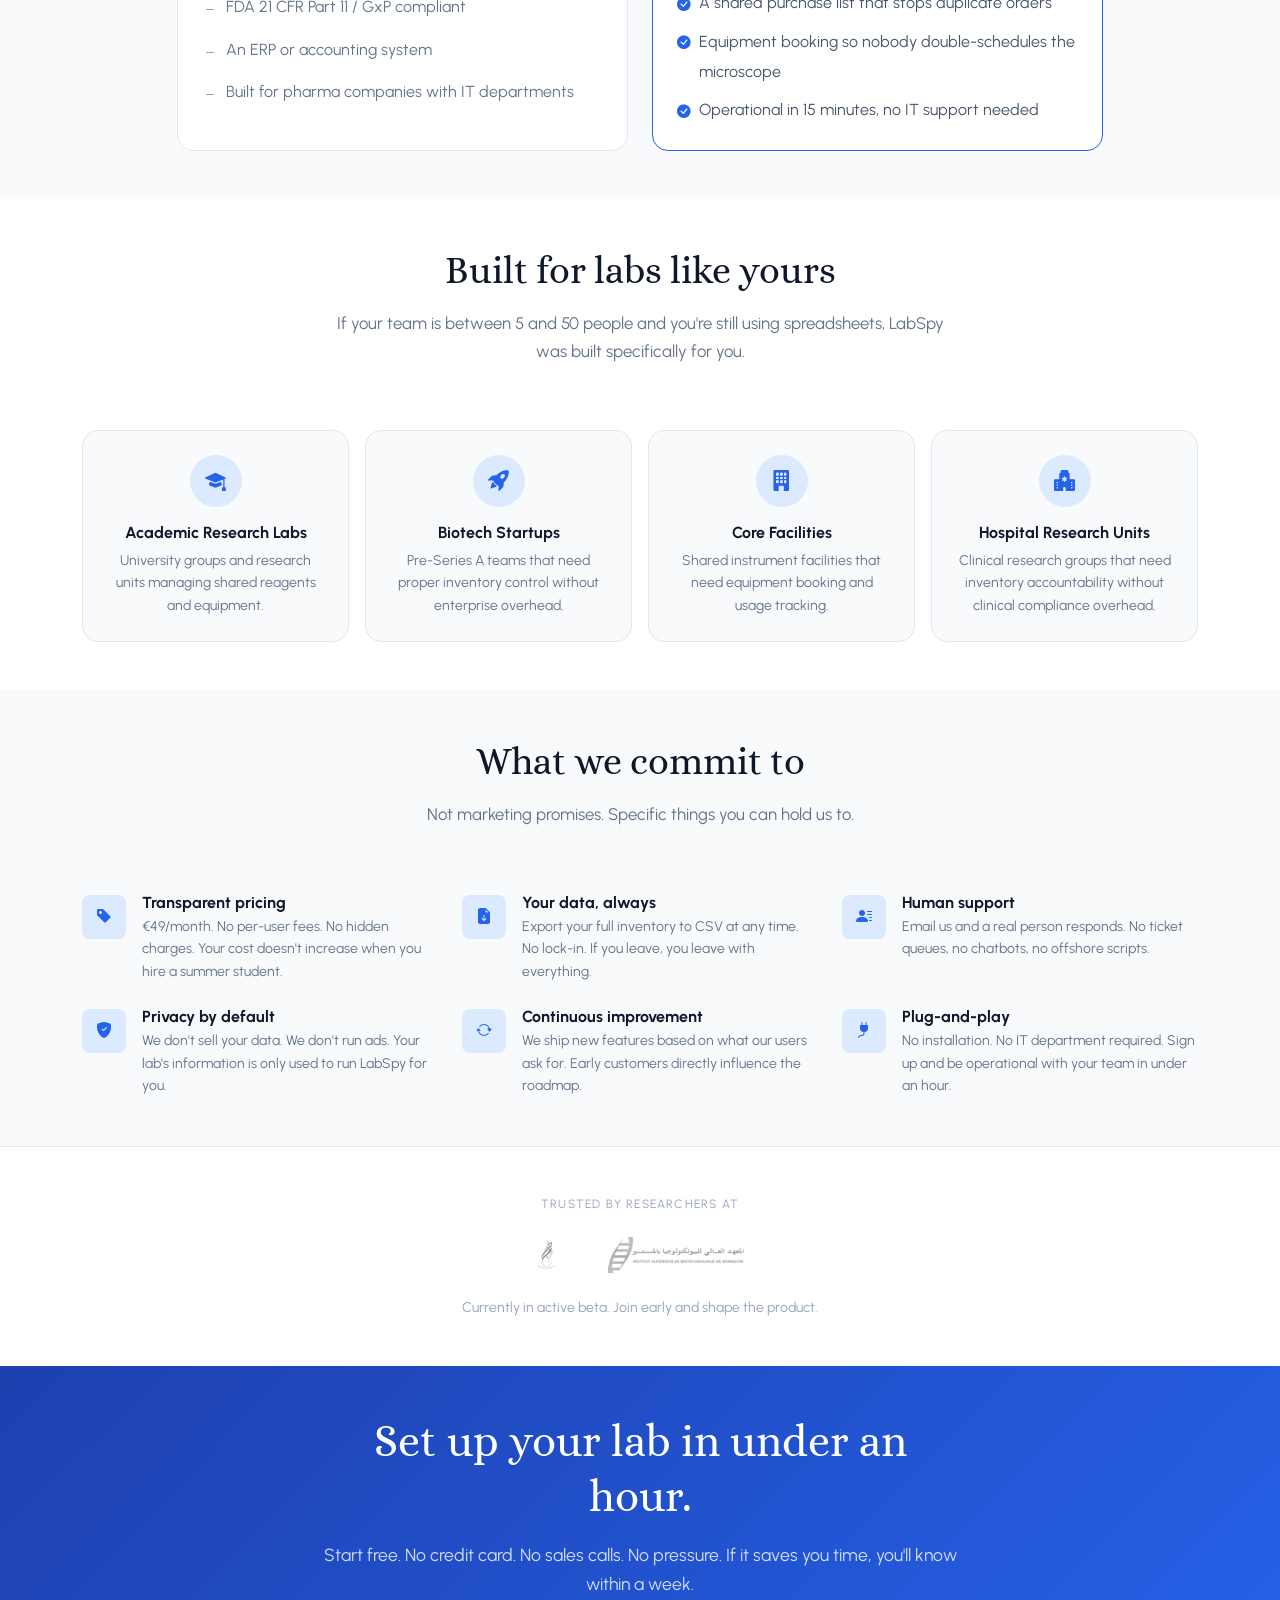
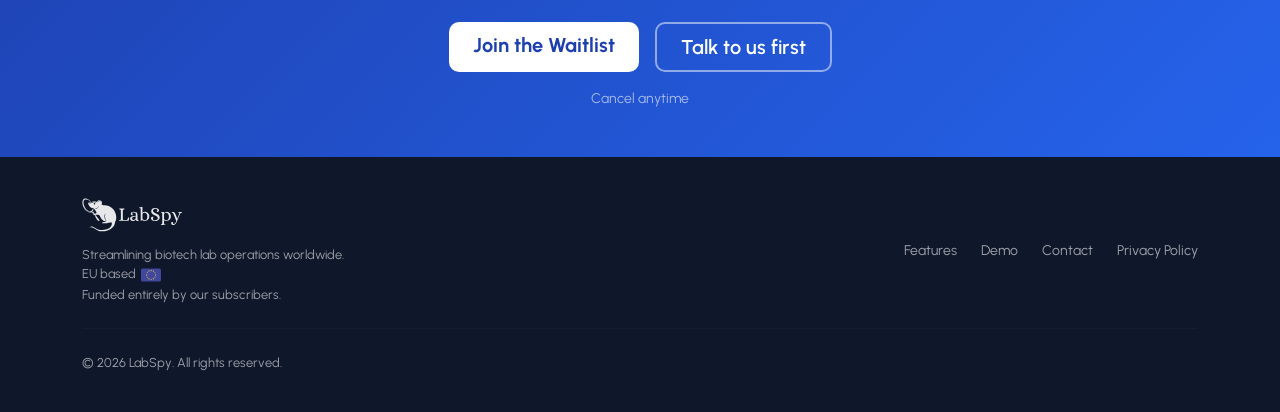
==== commit 9b40df95: "Fix inactive buttons" ====
--- a/about.html
+++ b/about.html
@@ -76,9 +76,9 @@
                 </p>
 
                 <div class="d-flex flex-column flex-sm-row gap-3 justify-content-center">
-                    <a href="#signup" class="btn btn-primary btn-lg px-4"
+                    <a href="waitlist.html" class="btn btn-primary btn-lg px-4"
                        style="border-radius: 10px; font-weight: 600;">
-                        Start free trial
+                        Join the Waitlist
                     </a>
                     <a href="contact.html" class="btn btn-outline-primary btn-lg px-4"
                        style="border-radius: 10px; font-weight: 600;">
@@ -485,10 +485,10 @@
                 </p>
 
                 <div class="d-flex flex-column flex-sm-row gap-3 justify-content-center">
-                    <a href="#signup"
+                    <a href="waitlist.html"
                        class="btn btn-lg px-4"
                        style="background: white; color: #1e40af; border-radius: 10px; font-weight: 700; border: none;">
-                        Start free trial
+                        Join the Waitlist
                     </a>
                     <a href="contact.html"
                        class="btn btn-lg px-4"
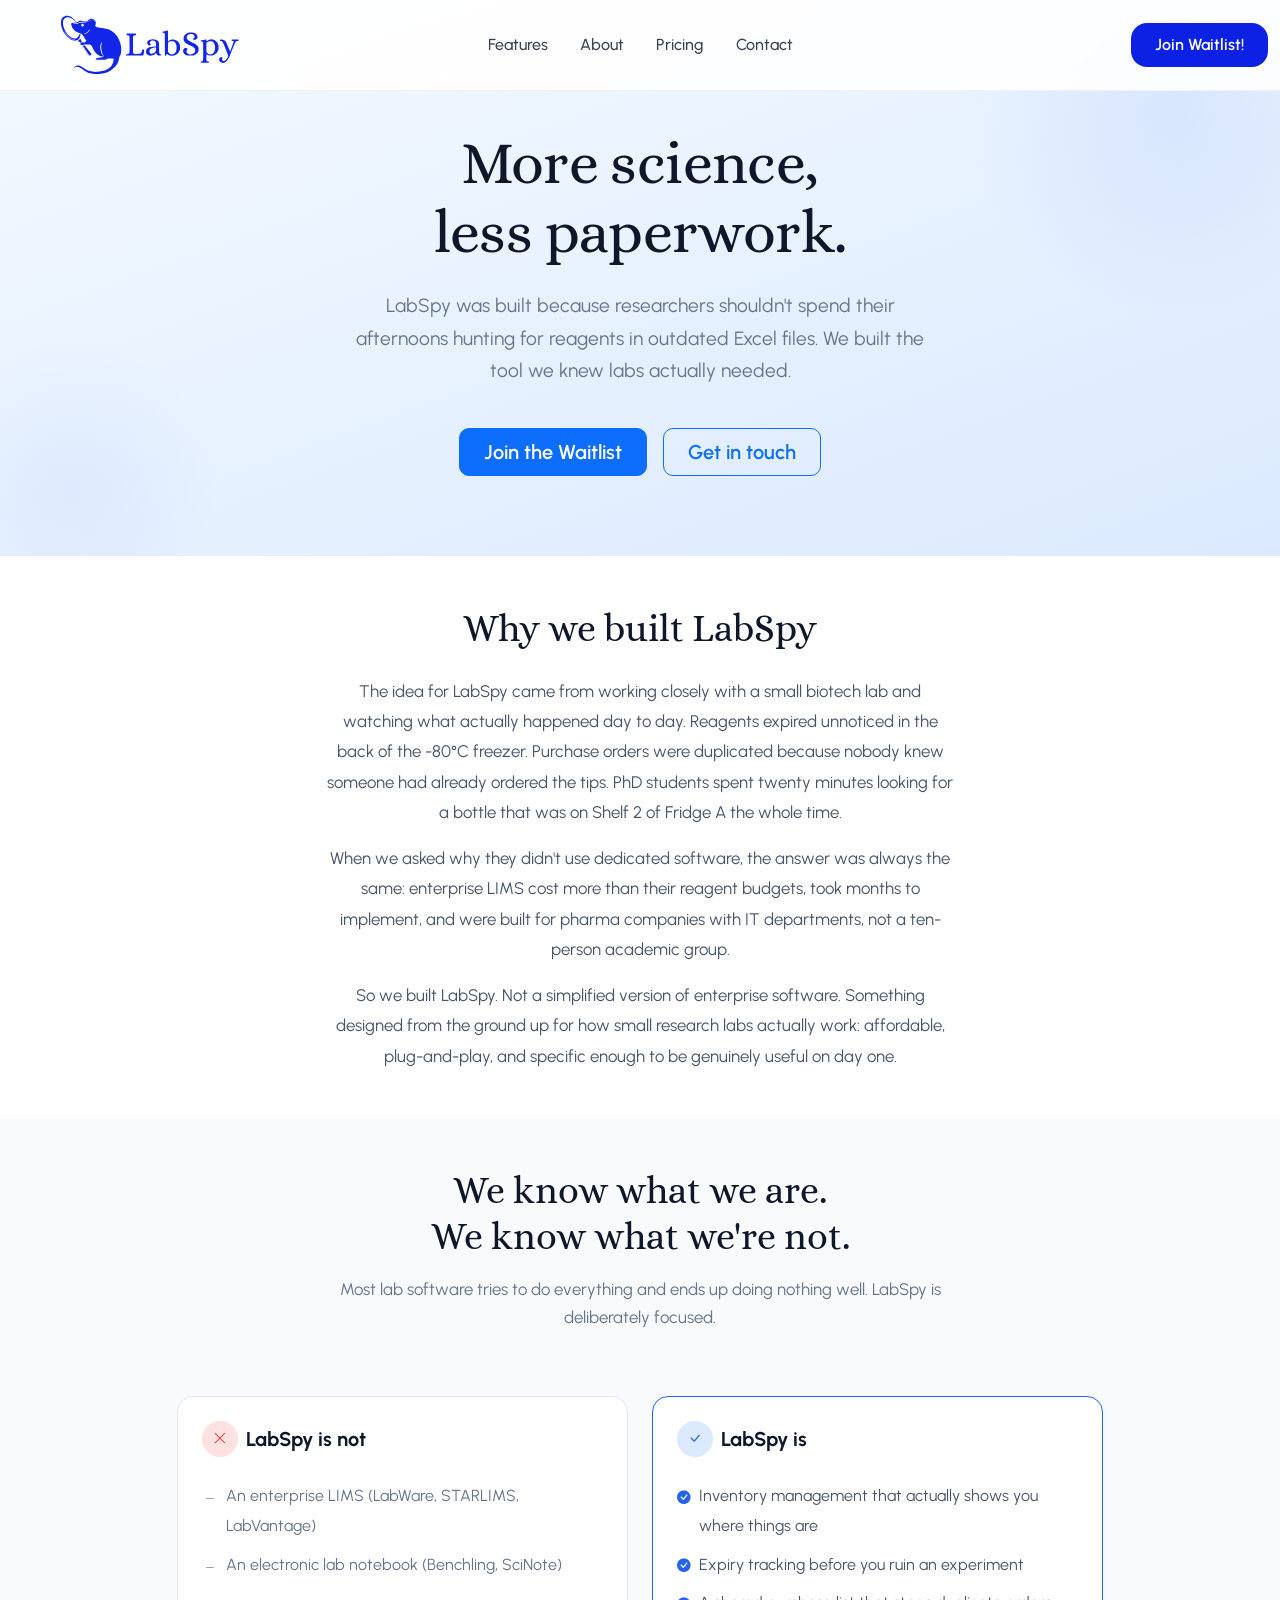
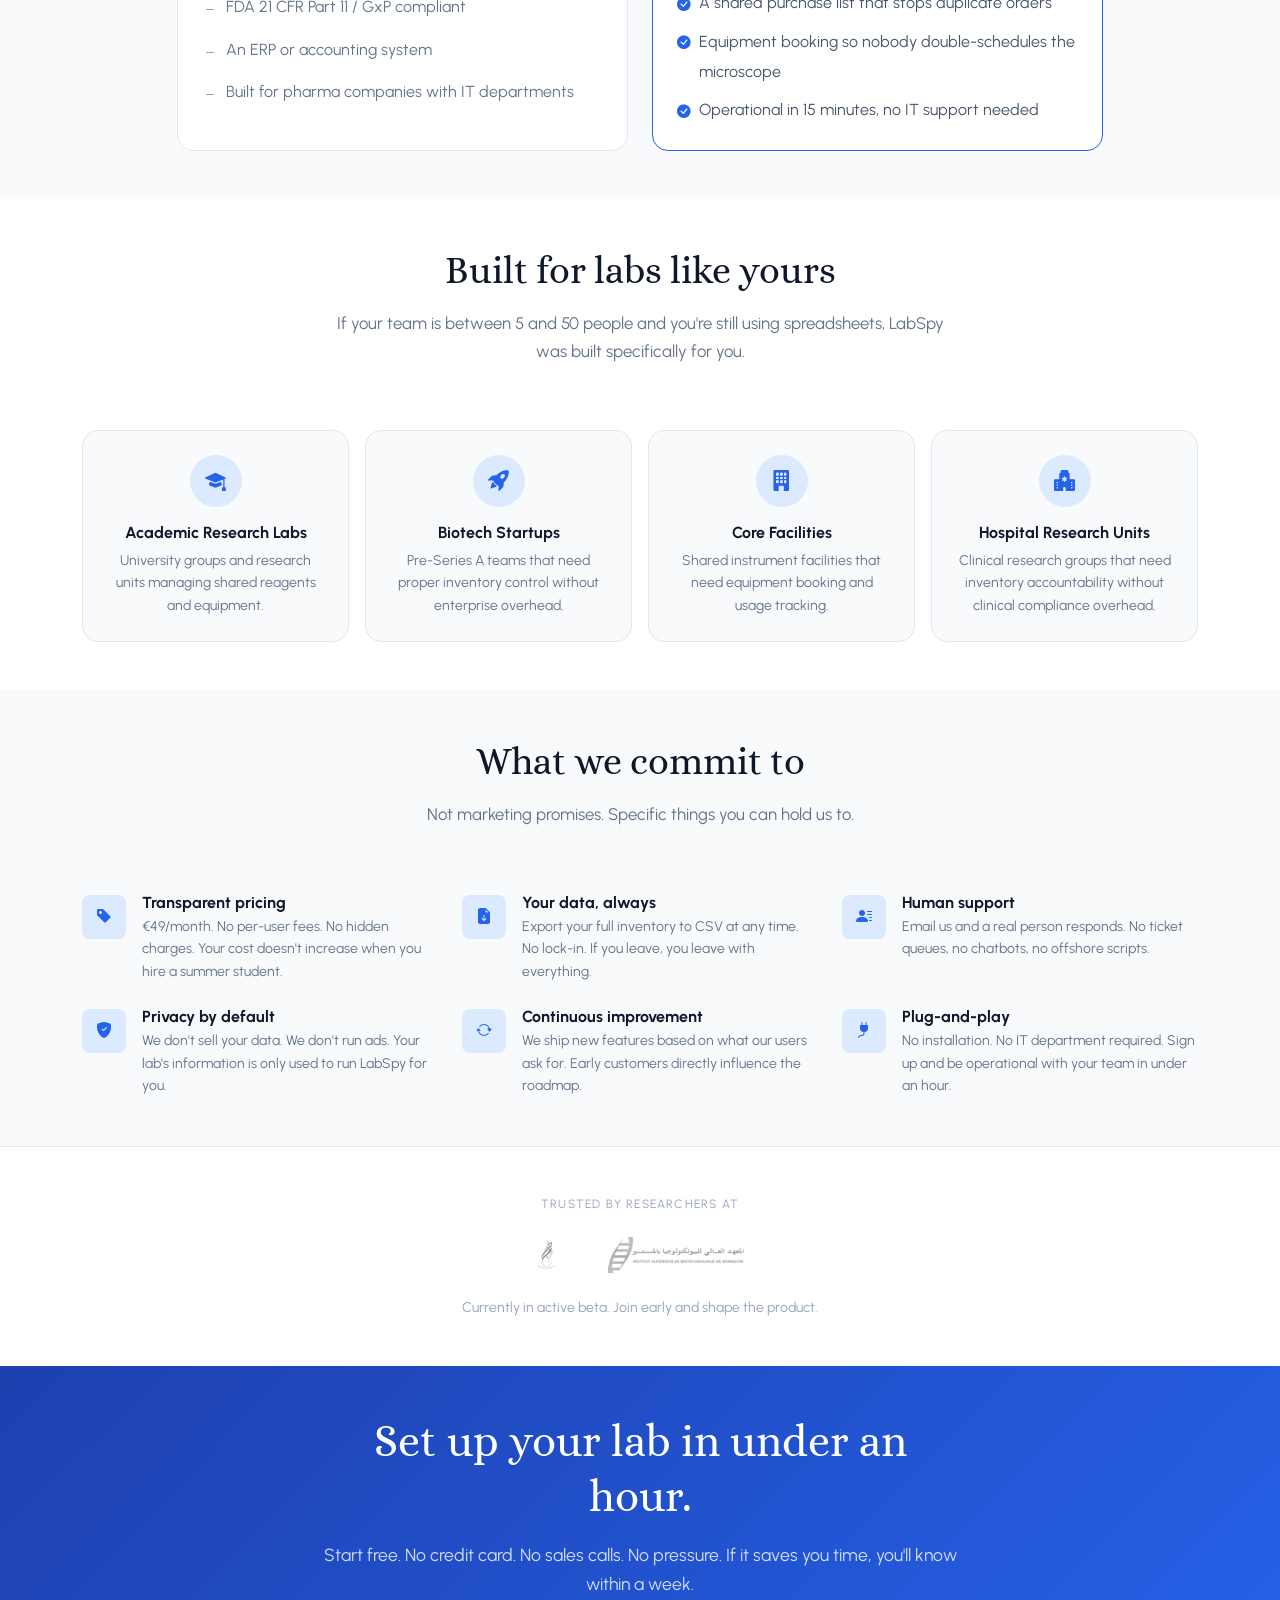
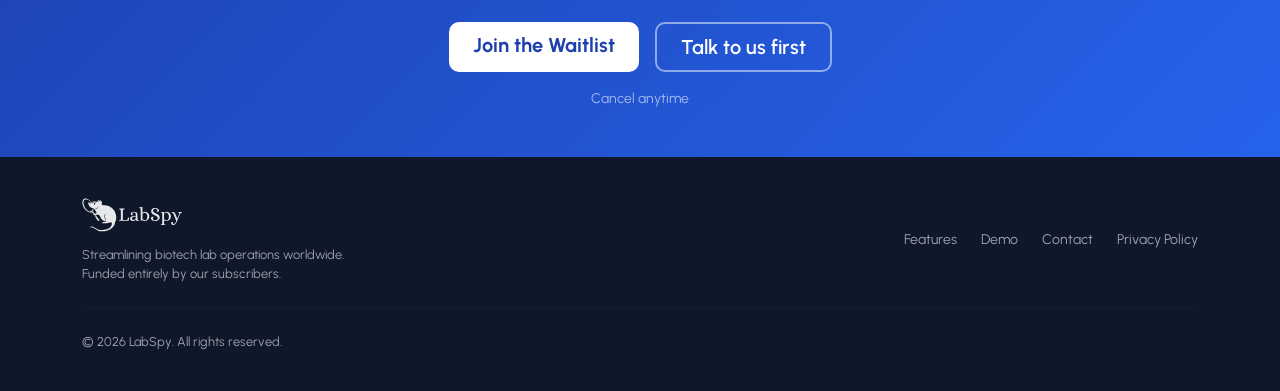
==== commit a491b72b: "Edit text" ====
--- a/about.html
+++ b/about.html
@@ -513,12 +513,6 @@
             <div>
                 <img src="assets/LabSpy-brand-white.svg" alt="LabSpy" class="footer-logo">
                 <p class="mb-0 mt-1" style="font-size:0.8rem;">Streamlining biotech lab operations worldwide.</p>
-                <p class="mb-0" style="font-size:0.8rem;">EU based<img
-                    src="assets/icons/eu-flag.svg"
-                    alt="EU Flag"
-                    height="20"
-                    width="30" />
-                </p>
                 <p class="mb-0" style="font-size:0.8rem;">Funded entirely by our subscribers.</p>
             </div>
             <div class="d-flex gap-4 flex-wrap">
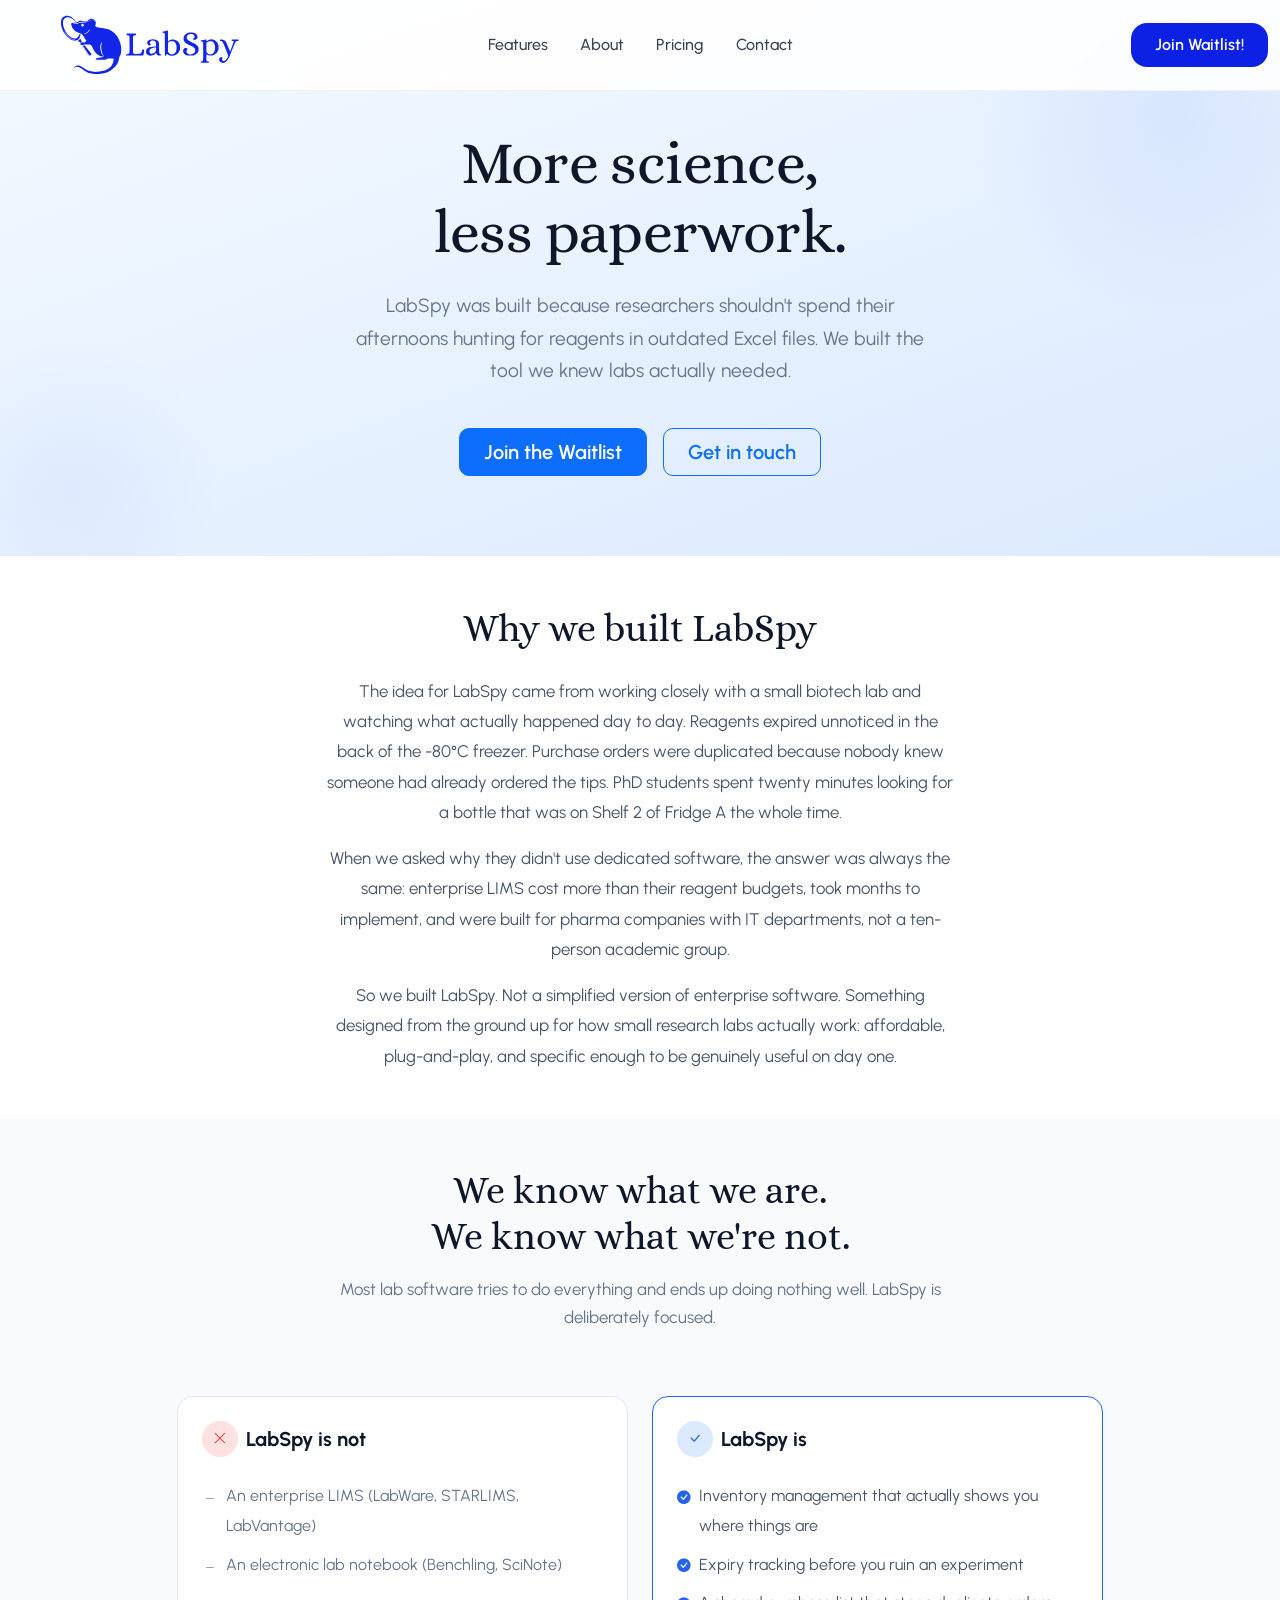
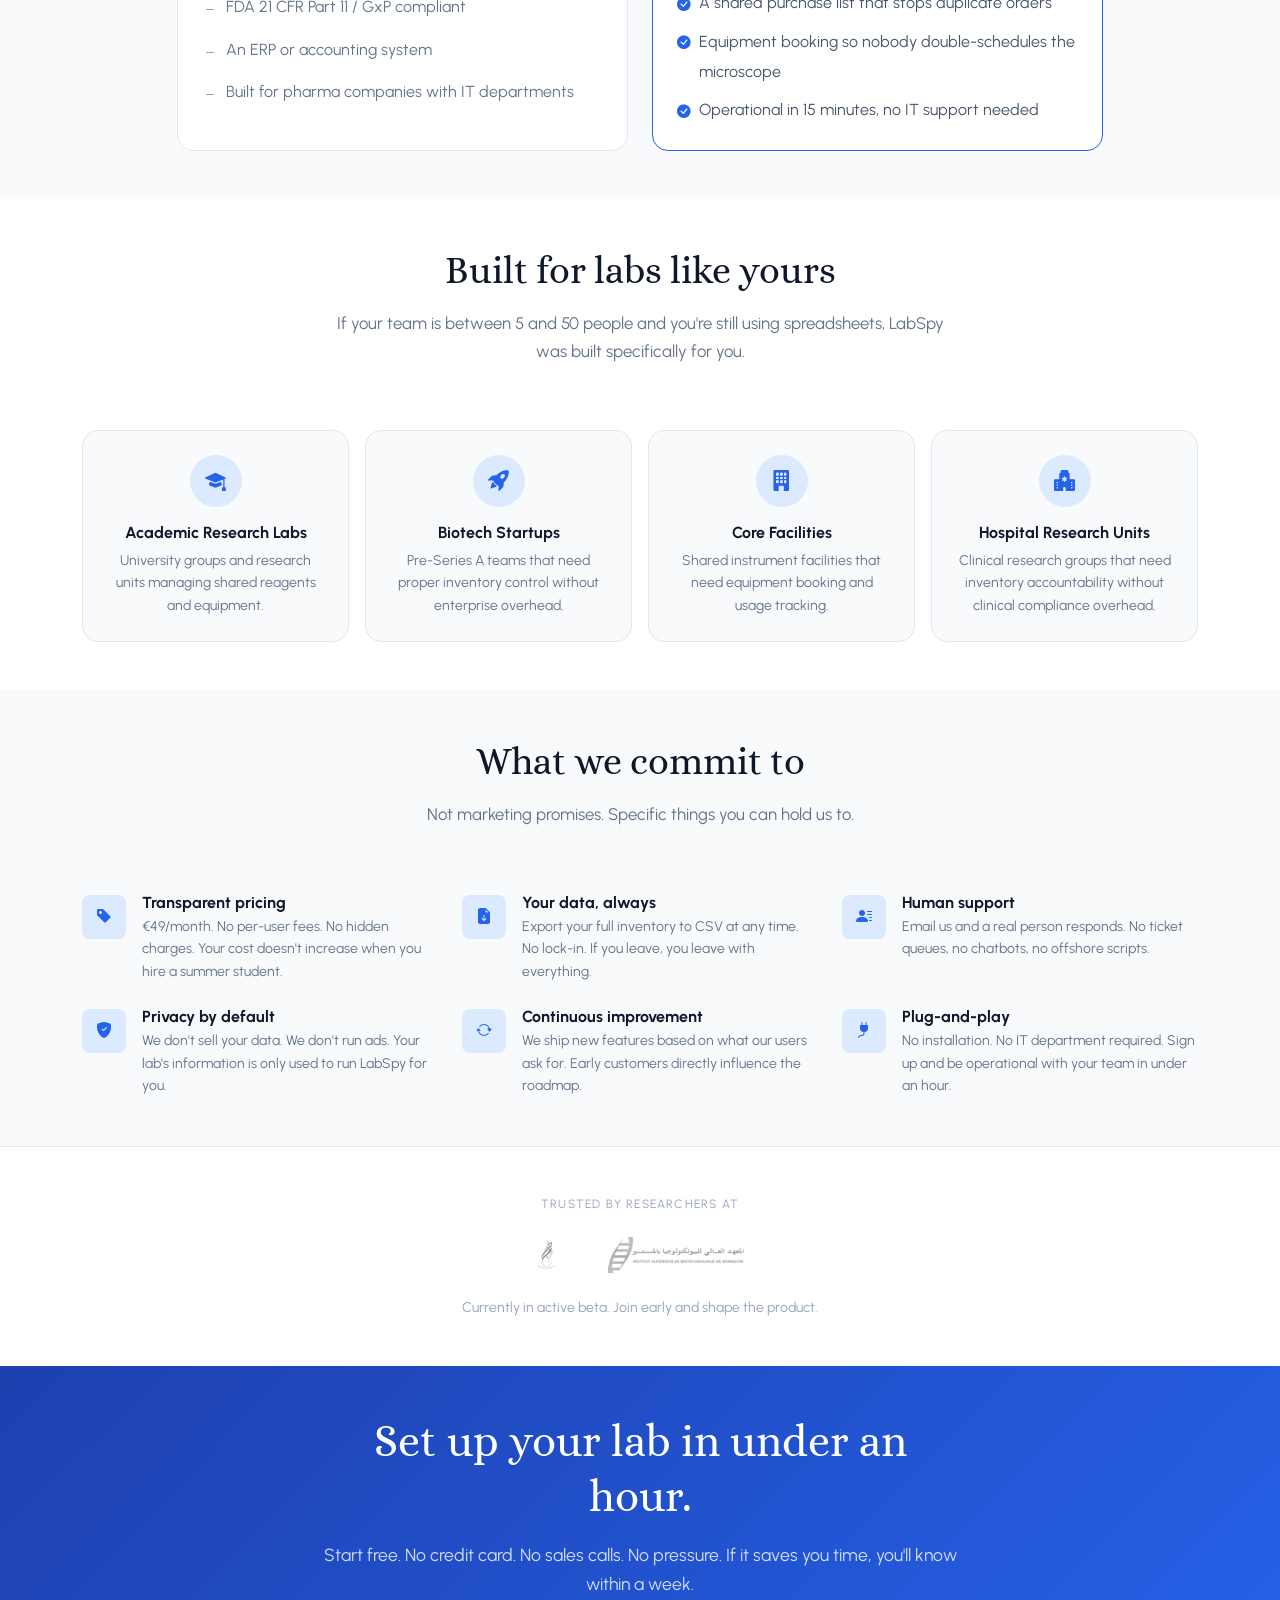
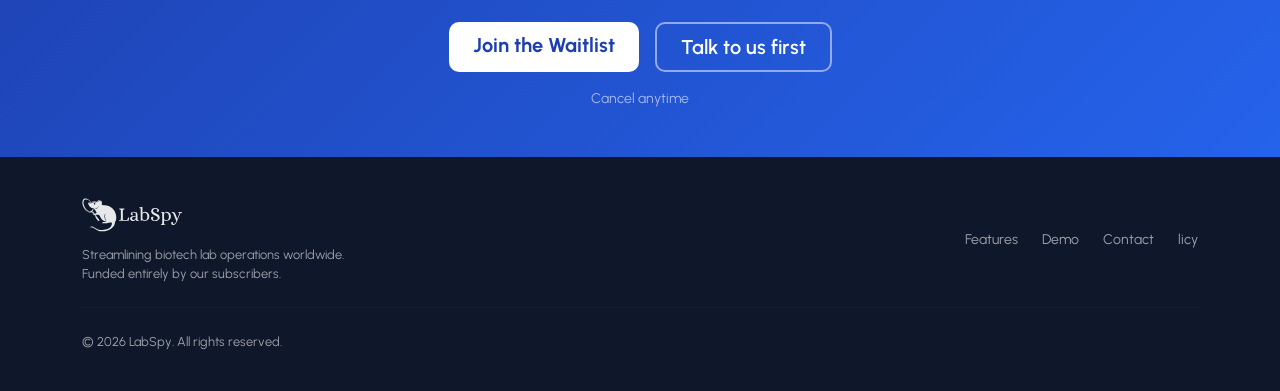
==== commit cd7606a0: "Add descriptions for pages" ====
--- a/about.html
+++ b/about.html
@@ -3,6 +3,7 @@
 <head>
     <meta charset="UTF-8">
     <meta name="viewport" content="width=device-width, initial-scale=1.0">
+    <meta name="description" content="Learn about LabSpy — built by researchers, for researchers. Our mission is to make lab inventory management simple, affordable, and accessible for every academic and biotech lab.">
     <title>About | LabSpy</title>
     <link rel="stylesheet" href="assets/styles/styles.css">
     <link rel="stylesheet" href="assets/styles/navbar.css">
@@ -519,7 +520,7 @@
                 <a href="index.html#features">Features</a>
                 <a href="index.html#demo">Demo</a>
                 <a href="contact.html">Contact</a>
-                <a href="#">Privacy Policy</a>
+                <a href="#"> licy</a>
             </div>
         </div>
         <hr style="border-color: rgba(255,255,255,0.1); margin: 1.5rem 0;">
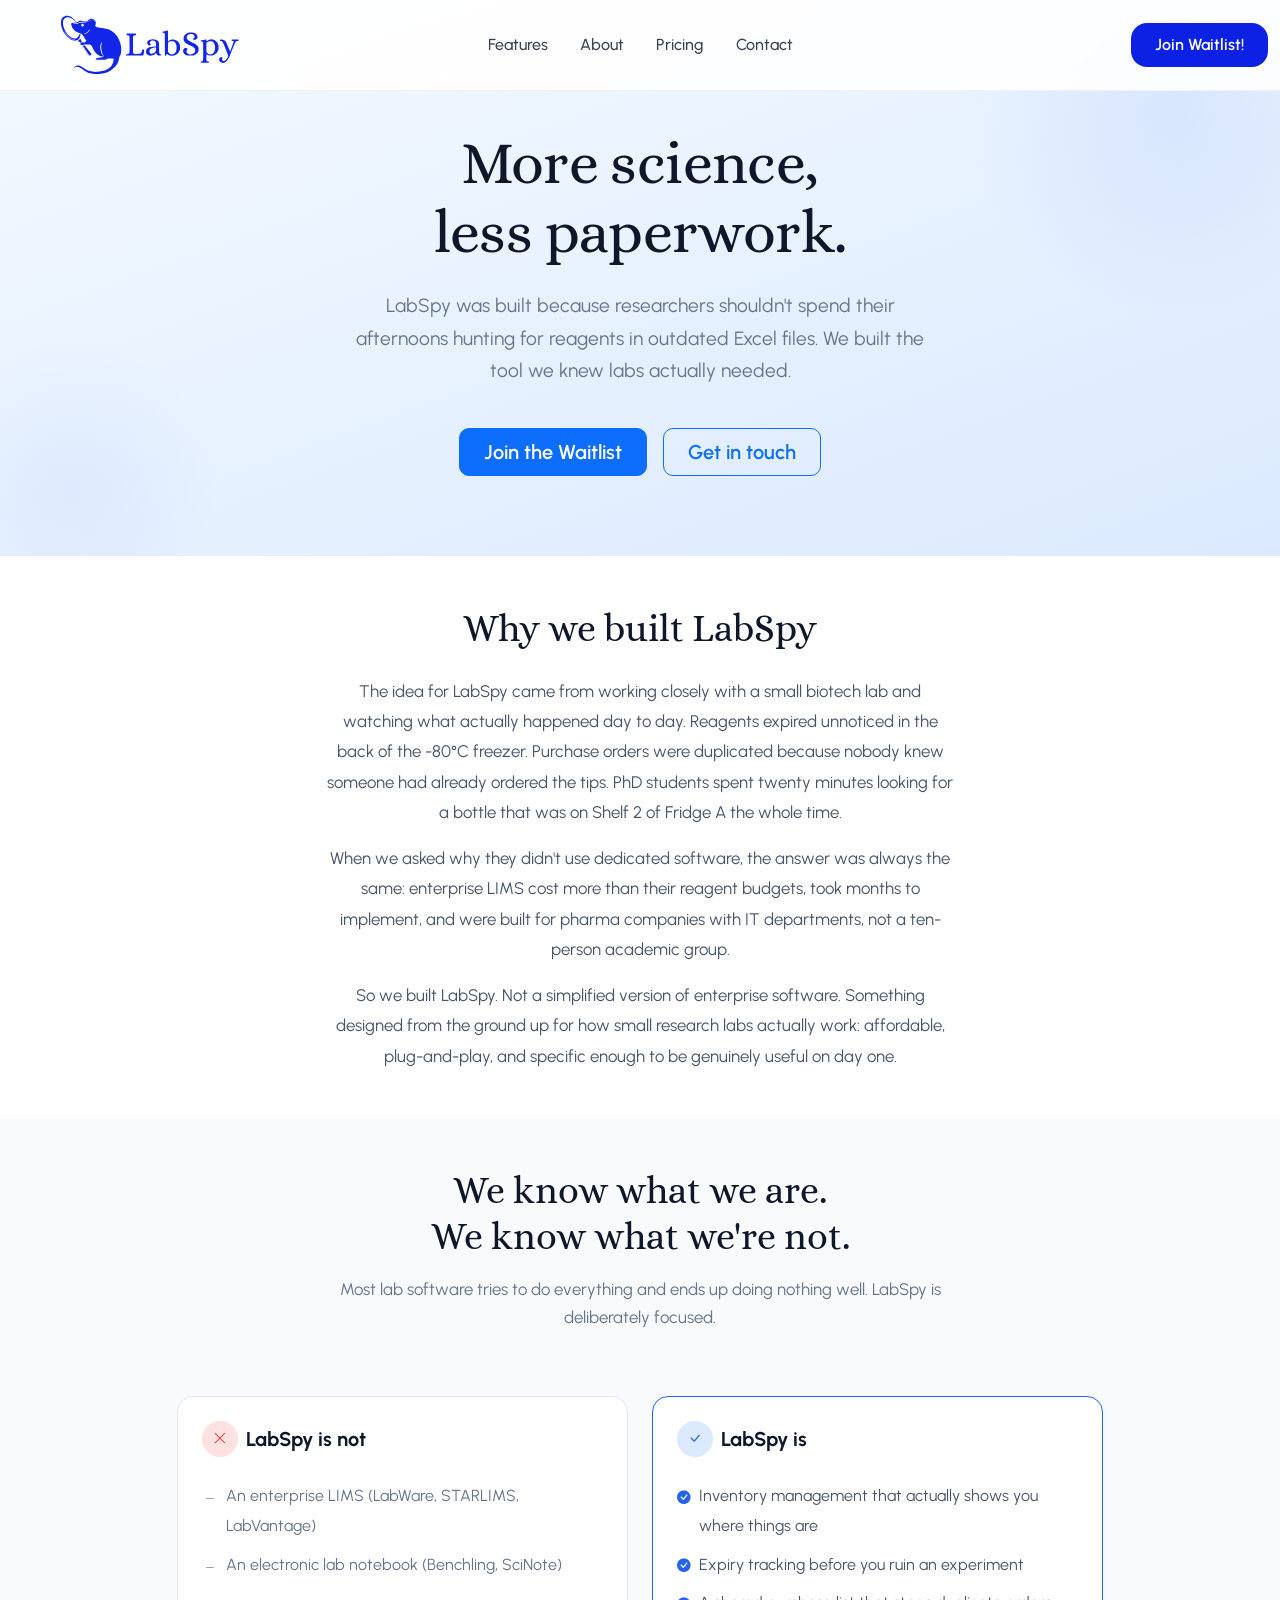
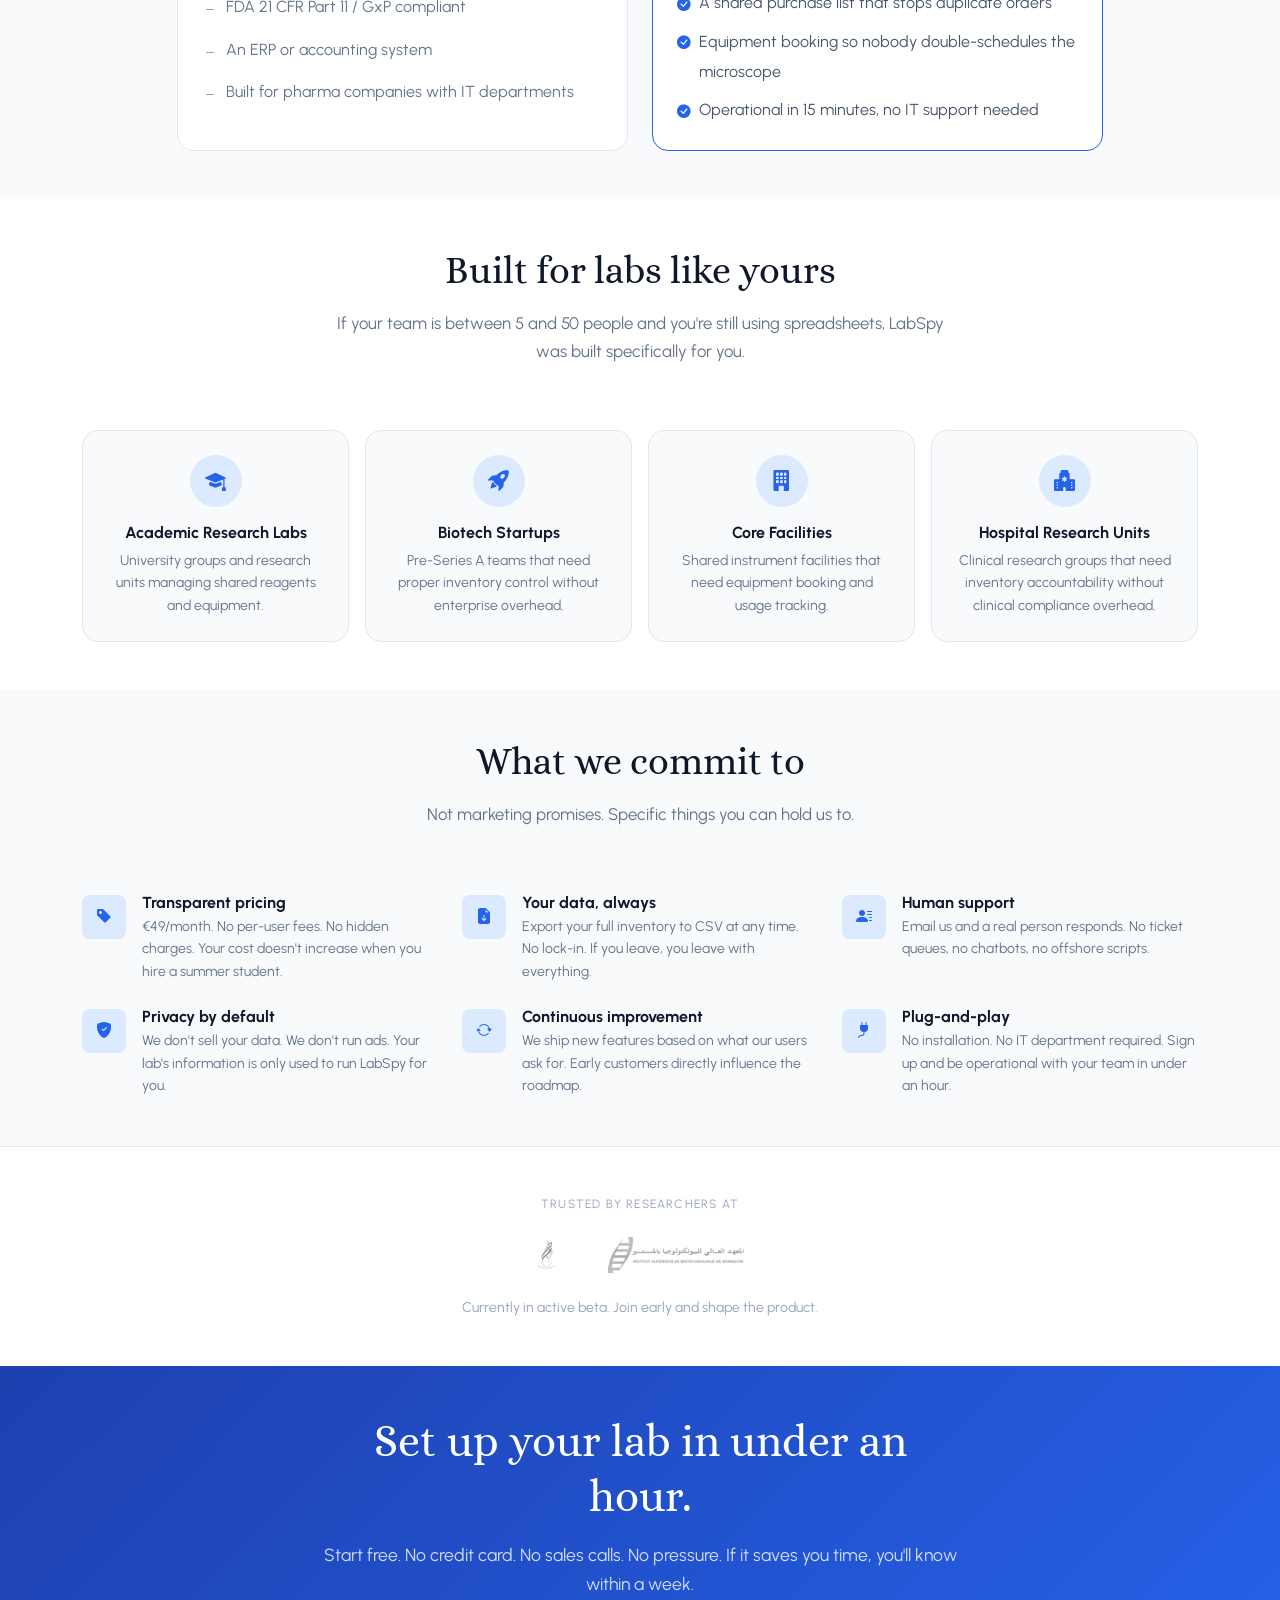
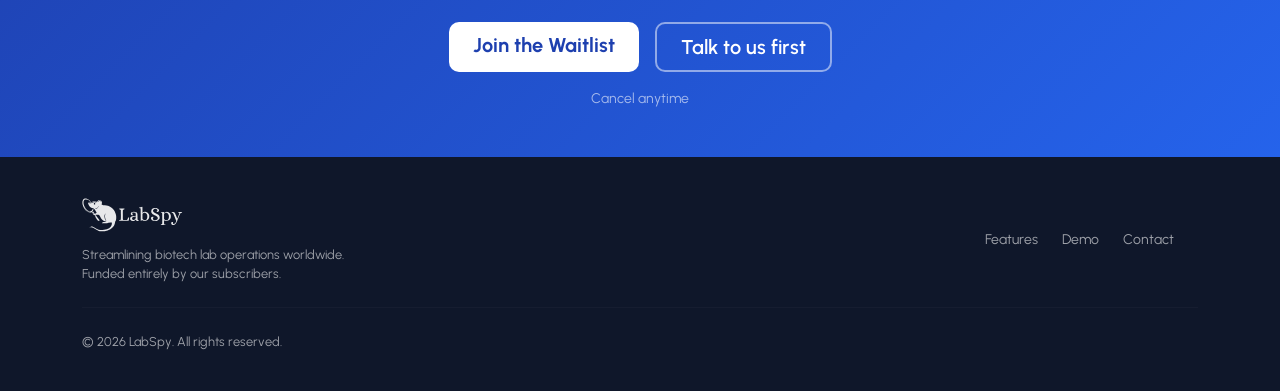
==== commit c730f0c0: "Edit subheadline" ====
--- a/about.html
+++ b/about.html
@@ -520,7 +520,7 @@
                 <a href="index.html#features">Features</a>
                 <a href="index.html#demo">Demo</a>
                 <a href="contact.html">Contact</a>
-                <a href="#"> licy</a>
+                <a href="#">  </a>
             </div>
         </div>
         <hr style="border-color: rgba(255,255,255,0.1); margin: 1.5rem 0;">
